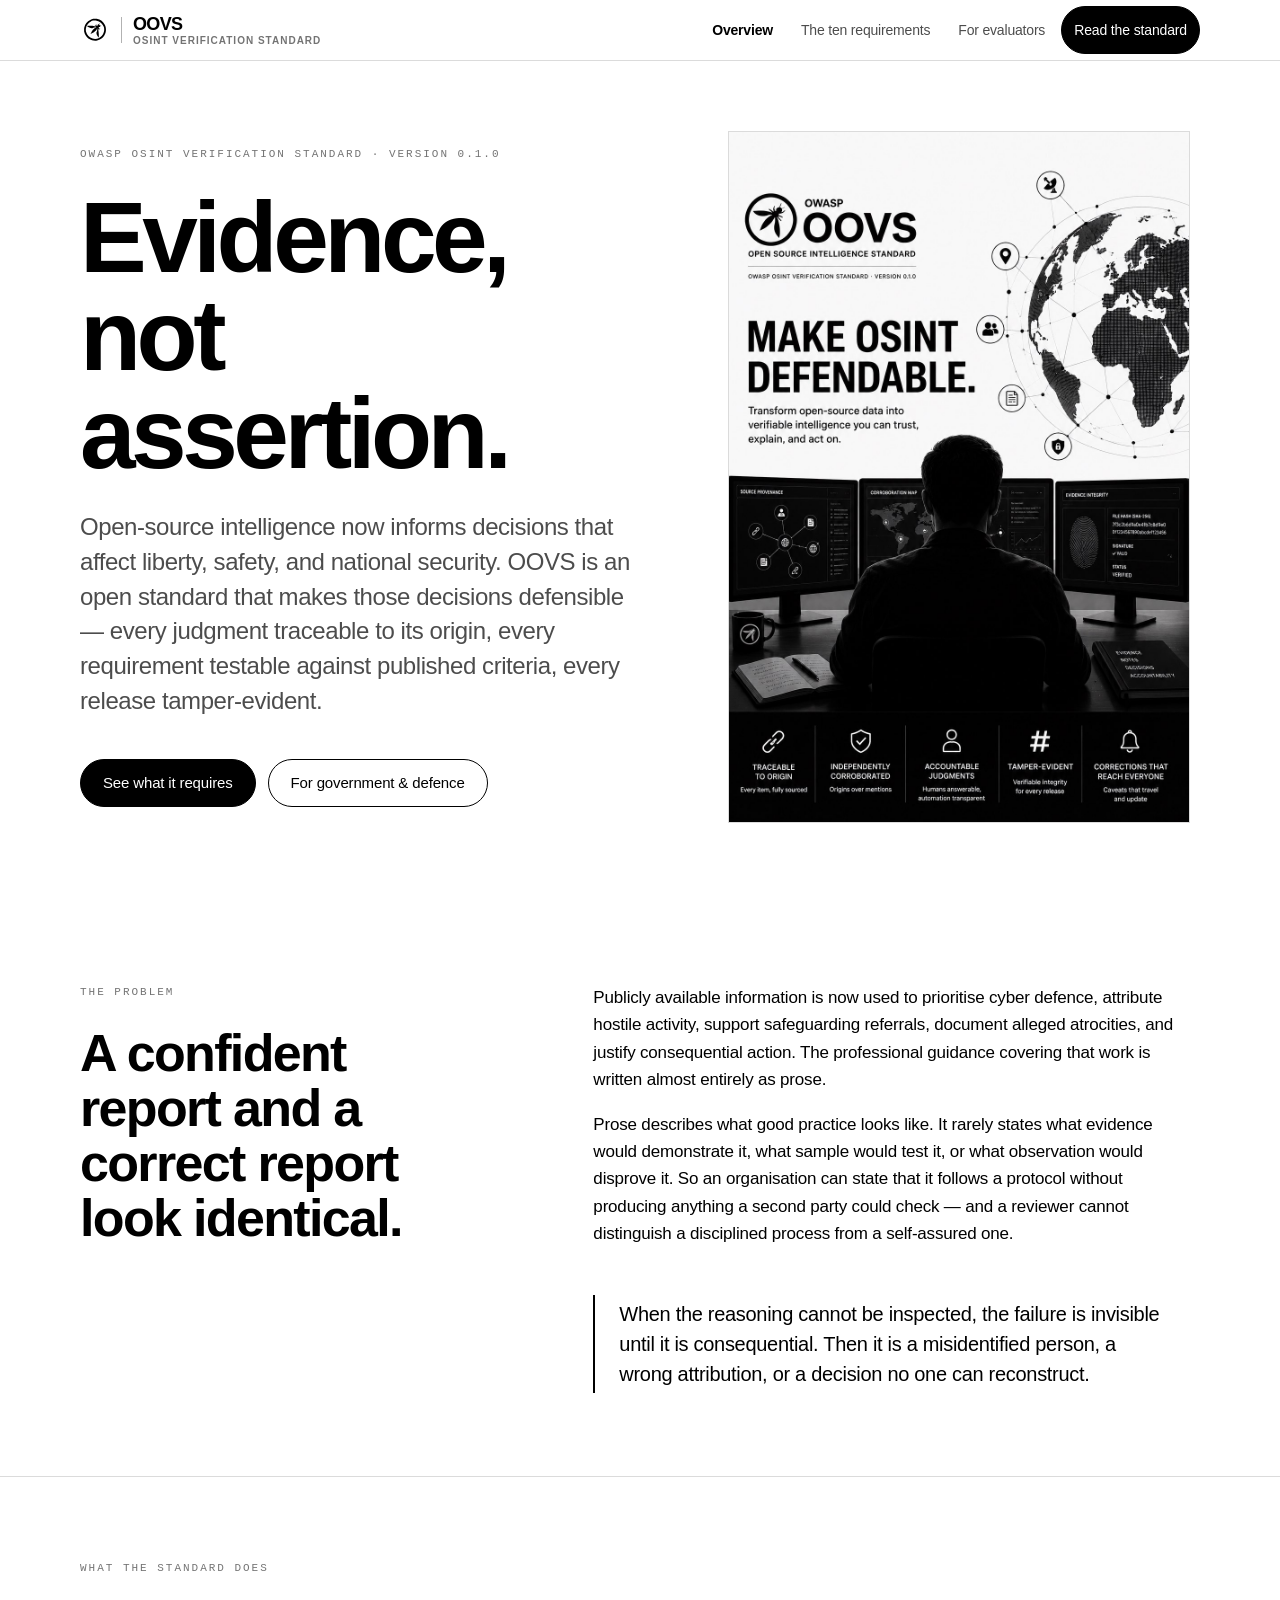
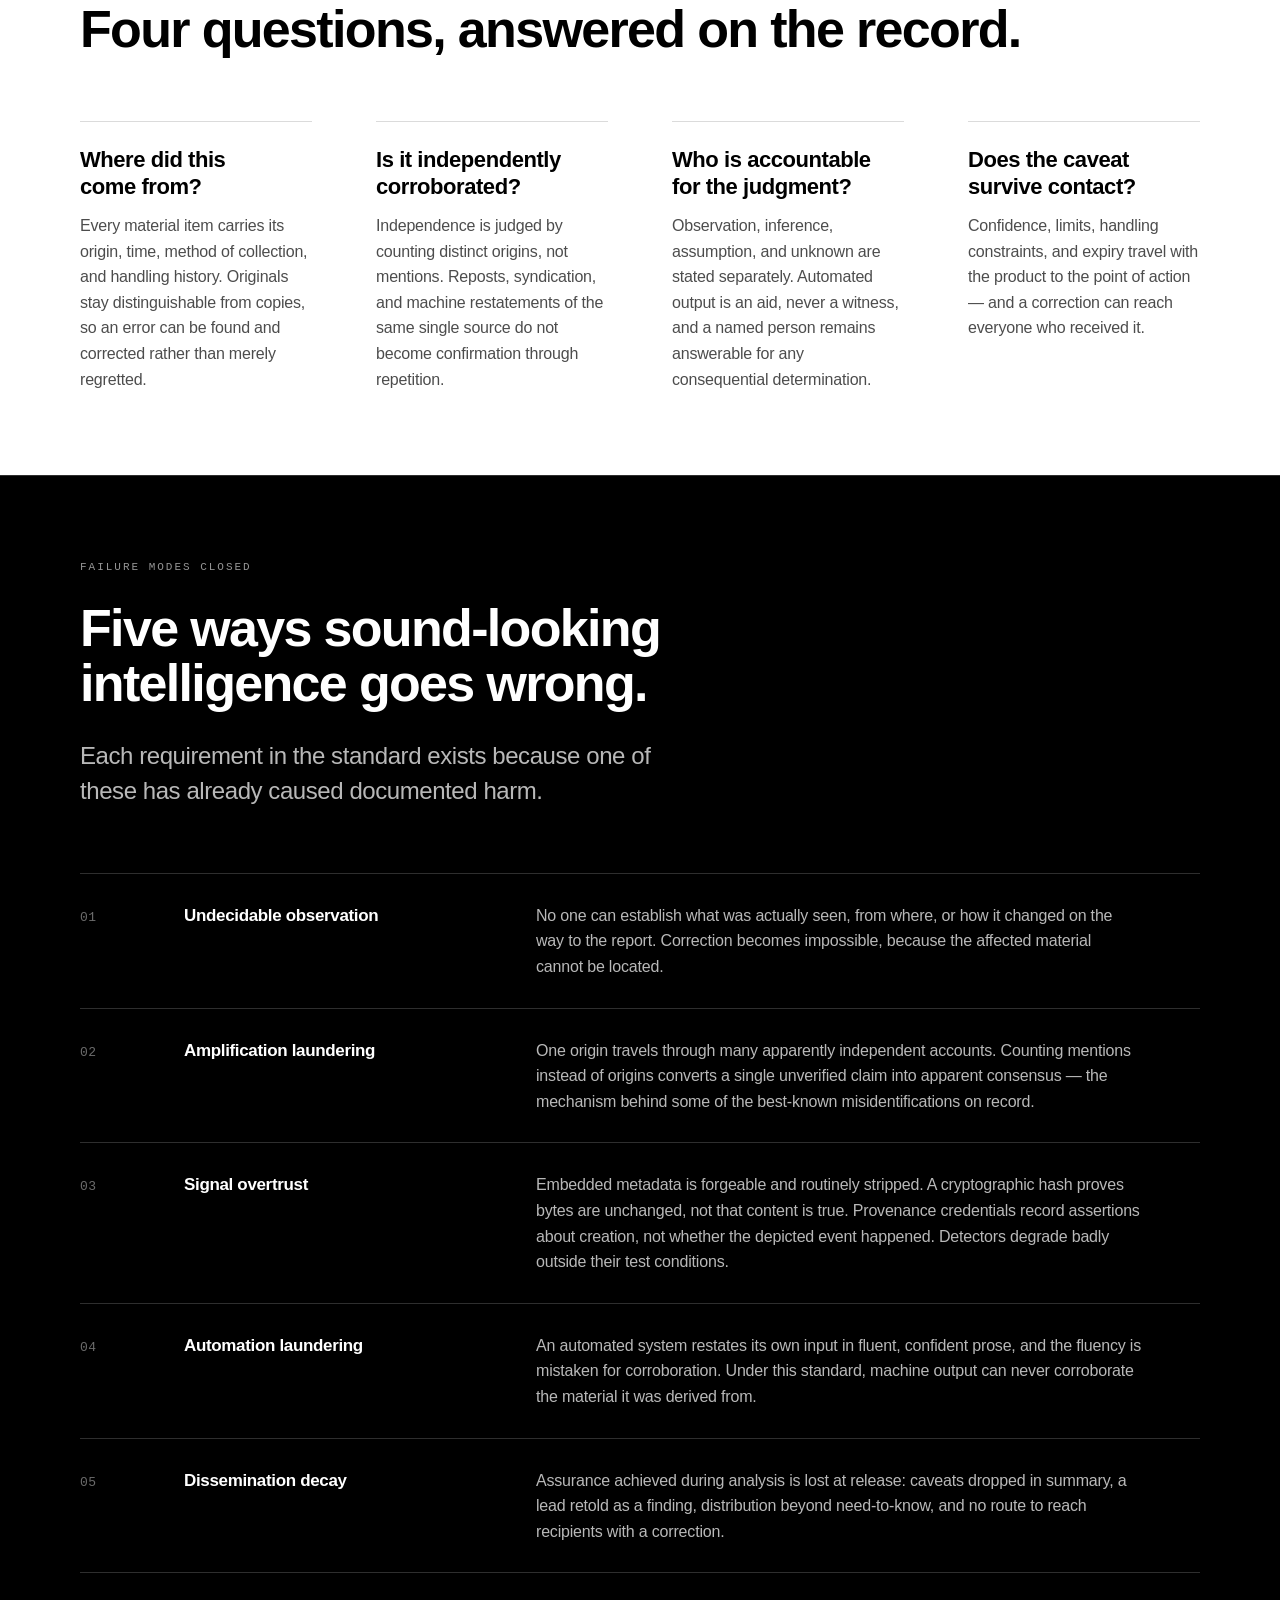
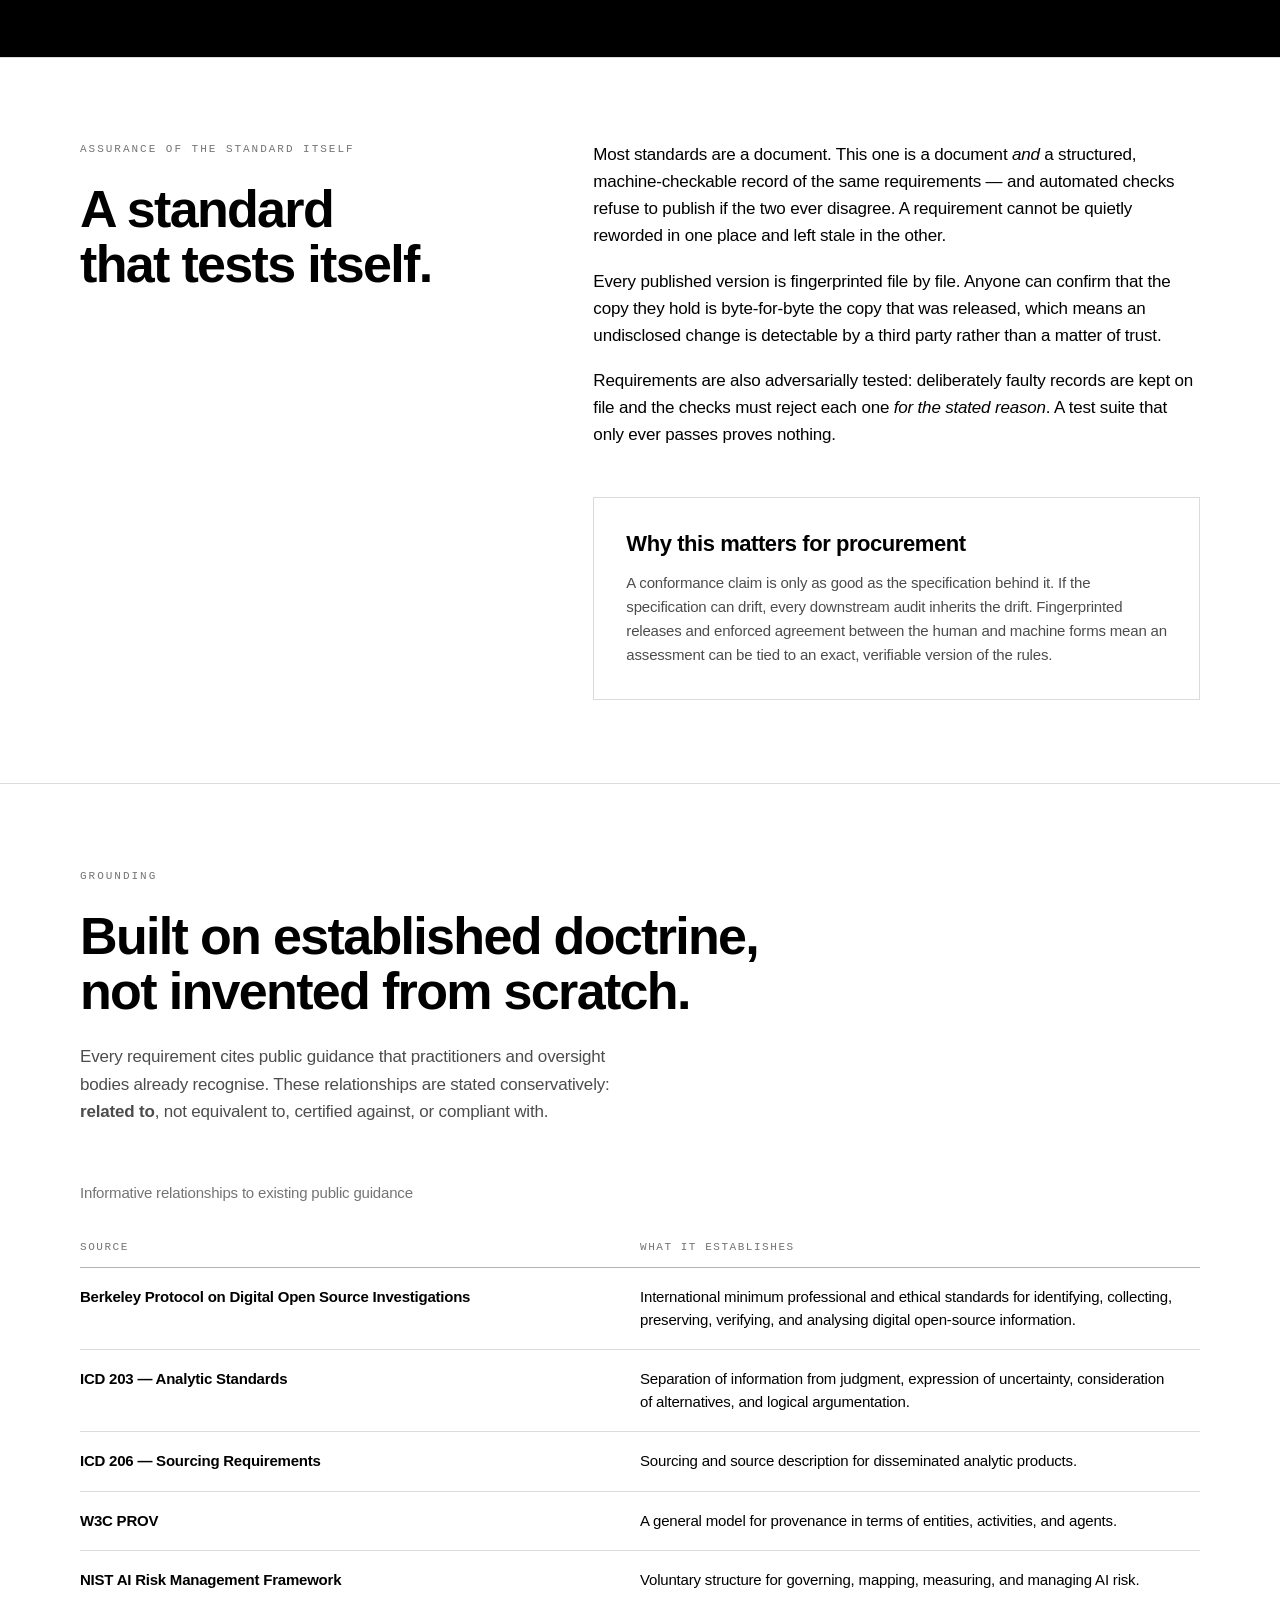
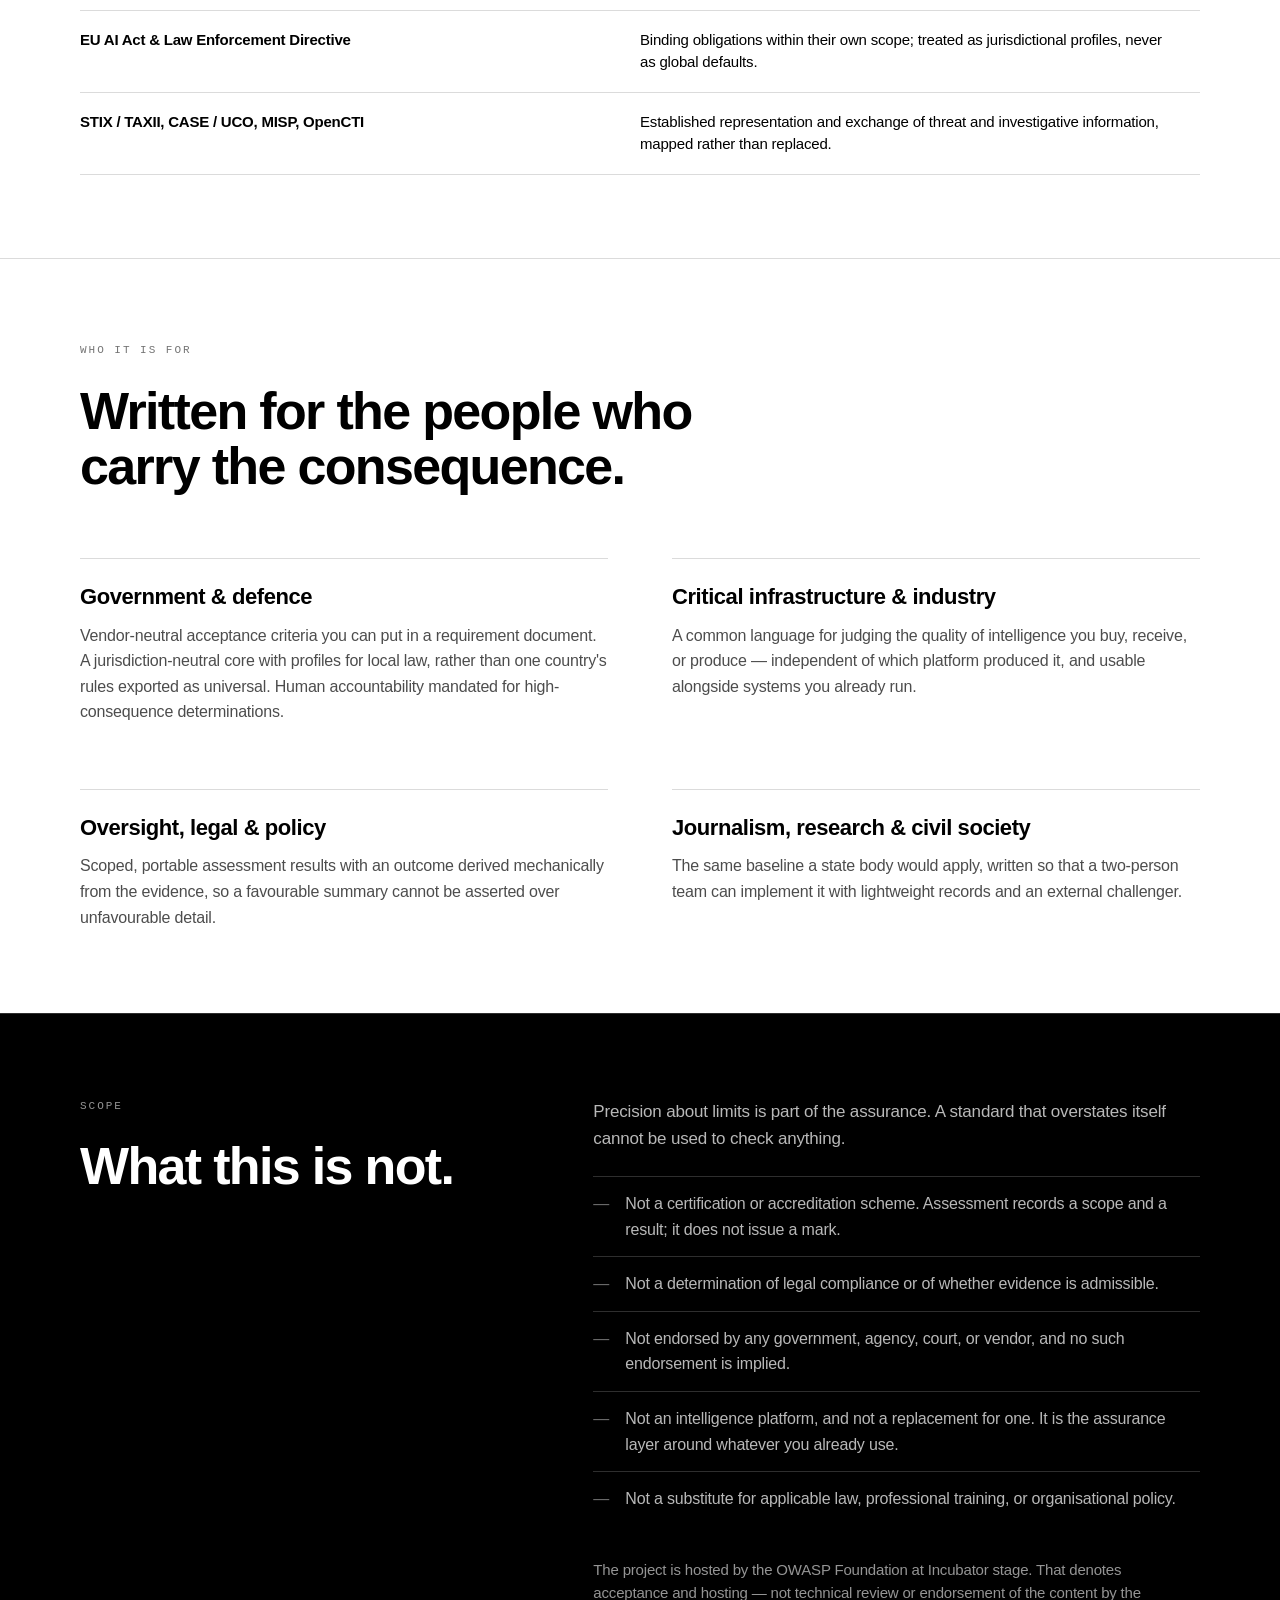
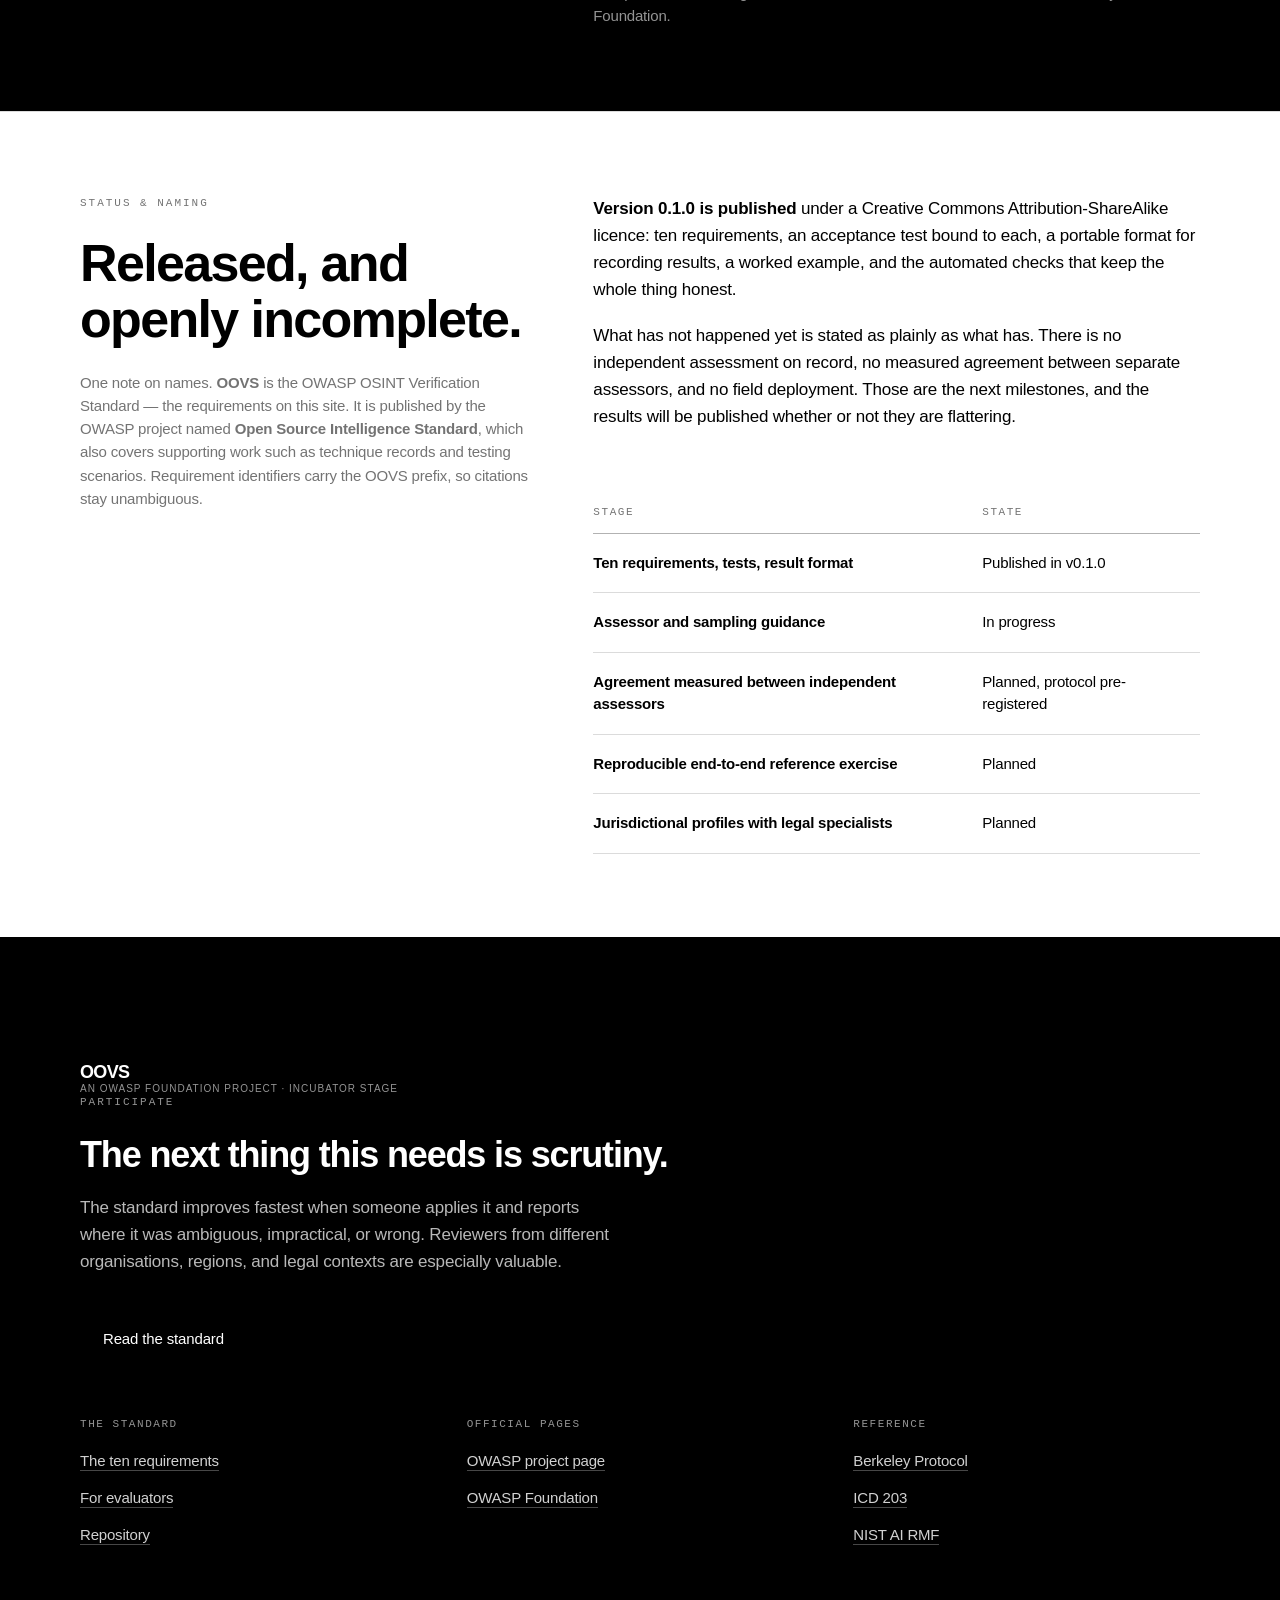
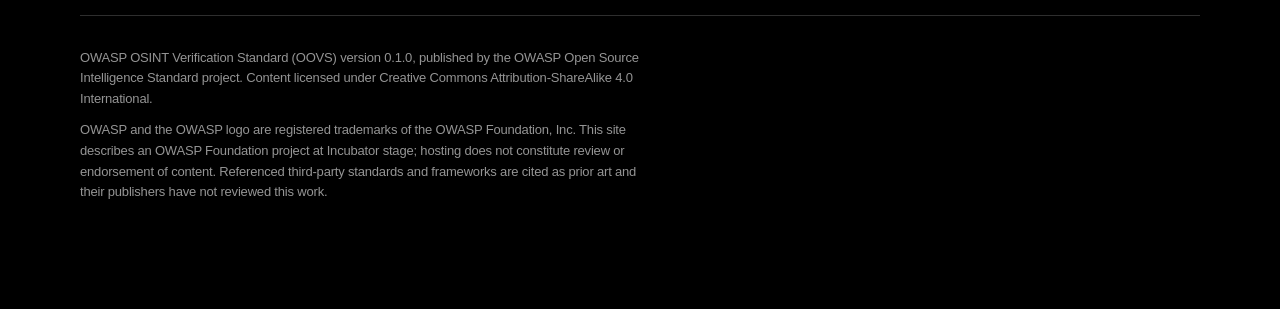
==== index.html @ c7045597 "Publish the public site on gh-pages Static three-page site introducing the standard to government, d" ====
<!DOCTYPE html>
<html lang="en">
<head>
<meta charset="utf-8">
<meta name="viewport" content="width=device-width, initial-scale=1">
<title>OOVS — A standard for defensible open-source intelligence</title>
<meta name="description" content="The OWASP OSINT Verification Standard makes open-source intelligence auditable: every judgment traceable to its origin, every requirement testable against published criteria, every release tamper-evident.">
<meta name="theme-color" content="#ffffff">
<link rel="icon" href="./assets/img/mark.svg" type="image/svg+xml">
<link rel="stylesheet" href="./assets/css/site.css">
<meta property="og:title" content="OOVS — A standard for defensible open-source intelligence">
<meta property="og:description" content="Ten testable requirements. One acceptance test each. Every release cryptographically fingerprinted.">
<meta property="og:type" content="website">
</head>
<body>
<a class="skip" href="#main">Skip to content</a>

<header class="masthead">
  <div class="wrap masthead__inner">
    <a class="brand" href="./index.html" aria-label="OWASP OOVS, the OSINT Verification Standard, home">
      <img class="brand__owasp" src="./assets/img/owasp.svg" alt="OWASP" width="26" height="26">
      <span class="brand__rule" aria-hidden="true"></span>
      <span class="brand__name">
        <strong>OOVS</strong>
        <small>OSINT Verification Standard</small>
      </span>
    </a>
    <button class="menu" type="button" aria-expanded="false" aria-controls="primary-nav" aria-label="Open menu">
      <span class="menu__bars" aria-hidden="true"></span>
    </button>
    <nav class="nav" id="primary-nav" aria-label="Primary">
      <a href="./index.html" aria-current="page">Overview</a>
      <a href="./requirements.html">The ten requirements</a>
      <a href="./adoption.html">For evaluators</a>
      <a class="btn" href="https://github.com/OWASP/OWASP-Open-Source-Intelligence-Standard/" rel="noopener">Read the standard</a>
    </nav>
  </div>
</header>

<main id="main">

  <!-- ------------------------------------------------------------- hero -->
  <section class="wrap hero">
   <div>
    <p class="eyebrow">OWASP OSINT Verification Standard &middot; Version 0.1.0</p>
    <h1 class="display">Evidence,<br>not assertion.</h1>
    <p class="lede">
      Open-source intelligence now informs decisions that affect liberty, safety, and national
      security. OOVS is an open standard that makes those decisions defensible &mdash; every
      judgment traceable to its origin, every requirement testable against published criteria,
      every release tamper-evident.
    </p>
    <div class="actions">
      <a class="btn" href="./requirements.html">See what it requires</a>
      <a class="btn btn--ghost" href="./adoption.html">For government &amp; defence</a>
    </div>
   </div>

    <figure class="hero__figure">
      <img src="./assets/img/hero-poster.jpg"
           srcset="./assets/img/hero-poster.jpg 466w, ./assets/img/hero-poster@2x.jpg 1024w"
           sizes="(min-width: 62rem) 42vw, min(30rem, 90vw)"
           width="466" height="700" fetchpriority="high" decoding="async"
           alt="OOVS overview panel: an analyst reviewing three screens showing source provenance, a corroboration map, and evidence integrity with a SHA-256 file hash marked verified, above five principles — traceable to origin, independently corroborated, accountable judgments, tamper-evident, and corrections that reach everyone.">
    </figure>
  </section>



  <!-- ---------------------------------------------------------- problem -->
  <section class="band">
    <div class="wrap cols cols--aside">
      <div>
        <p class="eyebrow">The problem</p>
        <h2>A confident report and a correct report look identical.</h2>
      </div>
      <div class="reveal">
        <p>
          Publicly available information is now used to prioritise cyber defence, attribute
          hostile activity, support safeguarding referrals, document alleged atrocities, and
          justify consequential action. The professional guidance covering that work is written
          almost entirely as prose.
        </p>
        <p>
          Prose describes what good practice looks like. It rarely states what evidence would
          demonstrate it, what sample would test it, or what observation would disprove it. So an
          organisation can state that it follows a protocol without producing anything a second
          party could check &mdash; and a reviewer cannot distinguish a disciplined process from a
          self-assured one.
        </p>
        <div class="callout">
          <p>
            When the reasoning cannot be inspected, the failure is invisible until it is
            consequential. Then it is a misidentified person, a wrong attribution, or a decision
            no one can reconstruct.
          </p>
        </div>
      </div>
    </div>
  </section>

  <!-- --------------------------------------------------------- the four -->
  <section class="band">
    <div class="wrap">
      <p class="eyebrow">What the standard does</p>
      <h2>Four questions, answered on the record.</h2>
      <div class="cols cols--4" style="margin-top:clamp(2.5rem,6vw,4rem)">
        <div class="pillar reveal">
          <h3>Where did this come from?</h3>
          <p>Every material item carries its origin, time, method of collection, and handling
            history. Originals stay distinguishable from copies, so an error can be found and
            corrected rather than merely regretted.</p>
        </div>
        <div class="pillar reveal">
          <h3>Is it independently corroborated?</h3>
          <p>Independence is judged by counting distinct origins, not mentions. Reposts,
            syndication, and machine restatements of the same single source do not become
            confirmation through repetition.</p>
        </div>
        <div class="pillar reveal">
          <h3>Who is accountable for the judgment?</h3>
          <p>Observation, inference, assumption, and unknown are stated separately. Automated
            output is an aid, never a witness, and a named person remains answerable for any
            consequential determination.</p>
        </div>
        <div class="pillar reveal">
          <h3>Does the caveat survive contact?</h3>
          <p>Confidence, limits, handling constraints, and expiry travel with the product to the
            point of action &mdash; and a correction can reach everyone who received it.</p>
        </div>
      </div>
    </div>
  </section>

  <!-- ------------------------------------------------------- failure set -->
  <section class="band band--ink">
    <div class="wrap">
      <p class="eyebrow">Failure modes closed</p>
      <h2>Five ways sound-looking intelligence goes wrong.</h2>
      <p class="lede" style="color:var(--ink-70)">
        Each requirement in the standard exists because one of these has already caused
        documented harm.
      </p>
      <ol class="set">
        <li class="reveal">
          <span class="set__num">01</span>
          <span class="set__name">Undecidable observation</span>
          <div class="set__body"><p>No one can establish what was actually seen, from where, or
            how it changed on the way to the report. Correction becomes impossible, because the
            affected material cannot be located.</p></div>
        </li>
        <li class="reveal">
          <span class="set__num">02</span>
          <span class="set__name">Amplification laundering</span>
          <div class="set__body"><p>One origin travels through many apparently independent
            accounts. Counting mentions instead of origins converts a single unverified claim into
            apparent consensus &mdash; the mechanism behind some of the best-known
            misidentifications on record.</p></div>
        </li>
        <li class="reveal">
          <span class="set__num">03</span>
          <span class="set__name">Signal overtrust</span>
          <div class="set__body"><p>Embedded metadata is forgeable and routinely stripped.
            A cryptographic hash proves bytes are unchanged, not that content is true. Provenance
            credentials record assertions about creation, not whether the depicted event happened.
            Detectors degrade badly outside their test conditions.</p></div>
        </li>
        <li class="reveal">
          <span class="set__num">04</span>
          <span class="set__name">Automation laundering</span>
          <div class="set__body"><p>An automated system restates its own input in fluent,
            confident prose, and the fluency is mistaken for corroboration. Under this standard,
            machine output can never corroborate the material it was derived from.</p></div>
        </li>
        <li class="reveal">
          <span class="set__num">05</span>
          <span class="set__name">Dissemination decay</span>
          <div class="set__body"><p>Assurance achieved during analysis is lost at release:
            caveats dropped in summary, a lead retold as a finding, distribution beyond
            need-to-know, and no route to reach recipients with a correction.</p></div>
        </li>
      </ol>
    </div>
  </section>

  <!-- ---------------------------------------------------- self-verifying -->
  <section class="band">
    <div class="wrap cols cols--aside">
      <div>
        <p class="eyebrow">Assurance of the standard itself</p>
        <h2>A standard that tests itself.</h2>
      </div>
      <div class="reveal">
        <p>
          Most standards are a document. This one is a document <em>and</em> a structured,
          machine-checkable record of the same requirements &mdash; and automated checks refuse to
          publish if the two ever disagree. A requirement cannot be quietly reworded in one place
          and left stale in the other.
        </p>
        <p>
          Every published version is fingerprinted file by file. Anyone can confirm that the copy
          they hold is byte-for-byte the copy that was released, which means an undisclosed change
          is detectable by a third party rather than a matter of trust.
        </p>
        <p>
          Requirements are also adversarially tested: deliberately faulty records are kept on file
          and the checks must reject each one <em>for the stated reason</em>. A test suite that
          only ever passes proves nothing.
        </p>
        <div class="note">
          <h3>Why this matters for procurement</h3>
          <p>
            A conformance claim is only as good as the specification behind it. If the
            specification can drift, every downstream audit inherits the drift. Fingerprinted
            releases and enforced agreement between the human and machine forms mean an assessment
            can be tied to an exact, verifiable version of the rules.
          </p>
        </div>
      </div>
    </div>
  </section>

  <!-- --------------------------------------------------------- doctrine -->
  <section class="band">
    <div class="wrap">
      <p class="eyebrow">Grounding</p>
      <h2>Built on established doctrine, not invented from scratch.</h2>
      <p style="margin-top:1.5rem;color:var(--ink-70);max-width:60ch">
        Every requirement cites public guidance that practitioners and oversight bodies already
        recognise. These relationships are stated conservatively: <strong>related to</strong>, not
        equivalent to, certified against, or compliant with.
      </p>
      <table class="table table--fixed">
        <caption>Informative relationships to existing public guidance</caption>
        <thead>
          <tr><th scope="col">Source</th><th scope="col">What it establishes</th></tr>
        </thead>
        <tbody>
          <tr><td>Berkeley Protocol on Digital Open Source Investigations</td><td>International minimum professional and ethical standards for identifying, collecting, preserving, verifying, and analysing digital open-source information.</td></tr>
          <tr><td>ICD 203 &mdash; Analytic Standards</td><td>Separation of information from judgment, expression of uncertainty, consideration of alternatives, and logical argumentation.</td></tr>
          <tr><td>ICD 206 &mdash; Sourcing Requirements</td><td>Sourcing and source description for disseminated analytic products.</td></tr>
          <tr><td>W3C PROV</td><td>A general model for provenance in terms of entities, activities, and agents.</td></tr>
          <tr><td>NIST AI Risk Management Framework</td><td>Voluntary structure for governing, mapping, measuring, and managing AI risk.</td></tr>
          <tr><td>EU AI Act &amp; Law Enforcement Directive</td><td>Binding obligations within their own scope; treated as jurisdictional profiles, never as global defaults.</td></tr>
          <tr><td>STIX / TAXII, CASE / UCO, MISP, OpenCTI</td><td>Established representation and exchange of threat and investigative information, mapped rather than replaced.</td></tr>
        </tbody>
      </table>
    </div>
  </section>

  <!-- --------------------------------------------------------- audience -->
  <section class="band">
    <div class="wrap">
      <p class="eyebrow">Who it is for</p>
      <h2>Written for the people who carry the consequence.</h2>
      <div class="cols cols--2" style="margin-top:clamp(2.5rem,6vw,4rem)">
        <div class="pillar reveal">
          <h3>Government &amp; defence</h3>
          <p>Vendor-neutral acceptance criteria you can put in a requirement document. A
            jurisdiction-neutral core with profiles for local law, rather than one country's rules
            exported as universal. Human accountability mandated for high-consequence
            determinations.</p>
        </div>
        <div class="pillar reveal">
          <h3>Critical infrastructure &amp; industry</h3>
          <p>A common language for judging the quality of intelligence you buy, receive, or
            produce &mdash; independent of which platform produced it, and usable alongside systems
            you already run.</p>
        </div>
        <div class="pillar reveal">
          <h3>Oversight, legal &amp; policy</h3>
          <p>Scoped, portable assessment results with an outcome derived mechanically from the
            evidence, so a favourable summary cannot be asserted over unfavourable detail.</p>
        </div>
        <div class="pillar reveal">
          <h3>Journalism, research &amp; civil society</h3>
          <p>The same baseline a state body would apply, written so that a two-person team can
            implement it with lightweight records and an external challenger.</p>
        </div>
      </div>
    </div>
  </section>

  <!-- ------------------------------------------------------------ scope -->
  <section class="band band--ink">
    <div class="wrap cols cols--aside">
      <div>
        <p class="eyebrow">Scope</p>
        <h2>What this is not.</h2>
      </div>
      <div class="reveal">
        <p style="color:var(--ink-70)">
          Precision about limits is part of the assurance. A standard that overstates itself
          cannot be used to check anything.
        </p>
        <ul class="plain">
          <li>Not a certification or accreditation scheme. Assessment records a scope and a result; it does not issue a mark.</li>
          <li>Not a determination of legal compliance or of whether evidence is admissible.</li>
          <li>Not endorsed by any government, agency, court, or vendor, and no such endorsement is implied.</li>
          <li>Not an intelligence platform, and not a replacement for one. It is the assurance layer around whatever you already use.</li>
          <li>Not a substitute for applicable law, professional training, or organisational policy.</li>
        </ul>
        <p class="small" style="margin-top:2rem">
          The project is hosted by the OWASP Foundation at Incubator stage. That denotes
          acceptance and hosting &mdash; not technical review or endorsement of the content by the
          Foundation.
        </p>
      </div>
    </div>
  </section>

  <!-- ----------------------------------------------------------- status -->
  <section class="band">
    <div class="wrap cols cols--aside">
      <div>
        <p class="eyebrow">Status &amp; naming</p>
        <h2>Released, and openly incomplete.</h2>
        <p class="small" style="margin-top:1.5rem">
          One note on names. <strong>OOVS</strong> is the OWASP OSINT Verification
          Standard &mdash; the requirements on this site. It is published by the OWASP
          project named <strong>Open Source Intelligence Standard</strong>, which also
          covers supporting work such as technique records and testing scenarios.
          Requirement identifiers carry the OOVS prefix, so citations stay unambiguous.
        </p>
      </div>
      <div class="reveal">
        <p>
          <strong>Version 0.1.0 is published</strong> under a Creative Commons
          Attribution-ShareAlike licence: ten requirements, an acceptance test bound to each, a
          portable format for recording results, a worked example, and the automated checks that
          keep the whole thing honest.
        </p>
        <p>
          What has not happened yet is stated as plainly as what has. There is no independent
          assessment on record, no measured agreement between separate assessors, and no field
          deployment. Those are the next milestones, and the results will be published whether or
          not they are flattering.
        </p>
        <table class="table">
          <thead><tr><th scope="col">Stage</th><th scope="col">State</th></tr></thead>
          <tbody>
            <tr><td>Ten requirements, tests, result format</td><td>Published in v0.1.0</td></tr>
            <tr><td>Assessor and sampling guidance</td><td>In progress</td></tr>
            <tr><td>Agreement measured between independent assessors</td><td>Planned, protocol pre-registered</td></tr>
            <tr><td>Reproducible end-to-end reference exercise</td><td>Planned</td></tr>
            <tr><td>Jurisdictional profiles with legal specialists</td><td>Planned</td></tr>
          </tbody>
        </table>
      </div>
    </div>
  </section>

</main>

<!-- --------------------------------------------------------------- footer -->
<footer class="foot">
  <div class="wrap">
    <div class="foot__brand">
      <img class="brand__owasp" src="./assets/img/owasp.svg" alt="OWASP" width="26" height="26">
      <span class="brand__rule" aria-hidden="true"></span>
      <span class="brand__name">
        <strong>OOVS</strong>
        <small>An OWASP Foundation project &middot; Incubator stage</small>
      </span>
    </div>

    <p class="eyebrow">Participate</p>
    <h2>The next thing this needs is scrutiny.</h2>
    <p style="color:var(--ink-70);max-width:56ch">
      The standard improves fastest when someone applies it and reports where it was ambiguous,
      impractical, or wrong. Reviewers from different organisations, regions, and legal contexts
      are especially valuable.
    </p>
    <div class="actions">
      <a class="btn" href="https://github.com/OWASP/OWASP-Open-Source-Intelligence-Standard/" rel="noopener">Read the standard</a>
      <a class="btn btn--ghost" href="https://www.owasp.community/projects/open-source-intelligence-standard" rel="noopener">OWASP project page</a>
    </div>

    <div class="foot__grid">
      <div>
        <h4>The standard</h4>
        <ul>
          <li><a href="./requirements.html">The ten requirements</a></li>
          <li><a href="./adoption.html">For evaluators</a></li>
          <li><a href="https://github.com/OWASP/OWASP-Open-Source-Intelligence-Standard/" rel="noopener">Repository</a></li>
        </ul>
      </div>
      <div>
        <h4>Official pages</h4>
        <ul>
          <li><a href="https://www.owasp.community/projects/open-source-intelligence-standard" rel="noopener">OWASP project page</a></li>
          <li><a href="https://owasp.org/" rel="noopener">OWASP Foundation</a></li>
        </ul>
      </div>
      <div>
        <h4>Reference</h4>
        <ul>
          <li><a href="https://www.ohchr.org/sites/default/files/2022-04/OHCHR_BerkeleyProtocol.pdf" rel="noopener">Berkeley Protocol</a></li>
          <li><a href="https://www.dni.gov/files/documents/ICD/ICD-203.pdf" rel="noopener">ICD 203</a></li>
          <li><a href="https://www.nist.gov/itl/ai-risk-management-framework" rel="noopener">NIST AI RMF</a></li>
        </ul>
      </div>
    </div>

    <div class="legal">
      <p>
        OWASP OSINT Verification Standard (OOVS) version 0.1.0, published by the OWASP Open Source Intelligence Standard project. Content licensed under
        Creative Commons Attribution-ShareAlike 4.0 International.
      </p>
      <p>
        OWASP and the OWASP logo are registered trademarks of the OWASP Foundation, Inc. This site
        describes an OWASP Foundation project at Incubator stage; hosting does not constitute
        review or endorsement of content. Referenced third-party standards and frameworks are
        cited as prior art and their publishers have not reviewed this work.
      </p>
    </div>
  </div>
</footer>

<script src="./assets/js/site.js" defer></script>
</body>
</html>
---- assets/css/site.css ----
/* ============================================================================
   OOVS — monochrome institutional design system
   Pure black and white. No gradients, no shadows, no accent colours.
   System fonts only: no external requests, so it loads on locked-down networks.
   ========================================================================= */

:root {
  --paper: #ffffff;
  --ink: #000000;
  --ink-70: rgba(0, 0, 0, 0.70);
  --ink-55: rgba(0, 0, 0, 0.55);
  --ink-40: rgba(0, 0, 0, 0.40);
  --rule: rgba(0, 0, 0, 0.14);
  --rule-strong: rgba(0, 0, 0, 0.30);
  --veil: rgba(255, 255, 255, 0.72);

  --sans: -apple-system, BlinkMacSystemFont, "SF Pro Text", "Segoe UI",
    Roboto, "Helvetica Neue", Arial, sans-serif;
  --mono: ui-monospace, SFMono-Regular, "SF Mono", Menlo, Consolas,
    "Liberation Mono", monospace;

  --gutter: clamp(1.25rem, 4vw, 3rem);
  --measure: 76rem;
  /* Section rhythm. Kept tighter than a typical marketing site: on a black
     background, very large vertical gaps read as empty voids rather than
     breathing room. */
  --band: clamp(3.25rem, 6.5vw, 6rem);
  --ease: cubic-bezier(0.16, 1, 0.30, 1);
}

*, *::before, *::after { box-sizing: border-box; }

html {
  -webkit-text-size-adjust: 100%;
  scroll-behavior: smooth;
}

body {
  margin: 0;
  background: var(--paper);
  color: var(--ink);
  font-family: var(--sans);
  font-size: 1.0625rem;
  line-height: 1.6;
  letter-spacing: -0.011em;
  -webkit-font-smoothing: antialiased;
  text-rendering: optimizeLegibility;
}

img, svg { max-width: 100%; height: auto; display: block; }

a { color: inherit; text-decoration: none; }

:focus-visible {
  outline: 2px solid currentColor;
  outline-offset: 3px;
}

.skip {
  position: absolute;
  left: -9999px;
  top: 0;
  background: var(--ink);
  color: var(--paper);
  padding: 0.75rem 1rem;
  z-index: 200;
}
.skip:focus { left: 0; }

/* ------------------------------------------------------------------ layout */

.wrap {
  width: 100%;
  max-width: var(--measure);
  margin-inline: auto;
  padding-inline: var(--gutter);
}

.band { padding-block: var(--band); }
.band + .band { border-top: 1px solid var(--rule); }

.band--ink {
  background: var(--ink);
  color: var(--paper);
  border-top: 0;
}
.band--ink { --rule: rgba(255, 255, 255, 0.18); --ink-70: rgba(255,255,255,.72); --ink-55: rgba(255,255,255,.58); --ink-40: rgba(255,255,255,.42); }

/* --------------------------------------------------------------- typography */

.eyebrow {
  font-family: var(--mono);
  font-size: 0.6875rem;
  letter-spacing: 0.18em;
  text-transform: uppercase;
  color: var(--ink-55);
  margin: 0 0 1.5rem;
}

h1, h2, h3, h4 {
  font-weight: 600;
  letter-spacing: -0.032em;
  line-height: 1.06;
  margin: 0;
  text-wrap: balance;
}

.display {
  font-size: clamp(2.75rem, 8.5vw, 6.25rem);
  font-weight: 600;
  letter-spacing: -0.045em;
  line-height: 0.98;
}

h2 { font-size: clamp(1.875rem, 4.4vw, 3.25rem); }
h3 { font-size: clamp(1.125rem, 1.8vw, 1.375rem); letter-spacing: -0.02em; line-height: 1.25; }

.lede {
  font-size: clamp(1.1875rem, 2.1vw, 1.5rem);
  line-height: 1.45;
  letter-spacing: -0.018em;
  color: var(--ink-70);
  max-width: 46ch;
  margin: 1.75rem 0 0;
}

p { margin: 0 0 1.125rem; max-width: 68ch; }
p:last-child { margin-bottom: 0; }

.small { font-size: 0.9375rem; color: var(--ink-55); line-height: 1.55; }
.mono { font-family: var(--mono); font-variant-numeric: tabular-nums; }

strong { font-weight: 600; }

/* ------------------------------------------------------------------ header */

.masthead {
  position: sticky;
  top: 0;
  z-index: 100;
  background: var(--paper);
  border-bottom: 1px solid var(--rule);
}

/* Apple's translucent-material header. Off by default: over the inverted
   sections a 72% white bar reads as grey, which weakens a strictly black and
   white palette. Swap the two rules above for these to enable it.
   .masthead { background: var(--veil);
               backdrop-filter: saturate(180%) blur(20px);
               -webkit-backdrop-filter: saturate(180%) blur(20px); } */

.masthead__inner {
  display: flex;
  align-items: center;
  justify-content: space-between;
  gap: 1rem;
  min-height: 3.75rem;
}

.brand {
  display: inline-flex;
  align-items: center;
  gap: 0.625rem;
  font-weight: 600;
  letter-spacing: -0.02em;
  padding-block: 0.75rem;
}
.brand { gap: 0.6875rem; }
.brand__owasp { width: 30px; height: 30px; flex: none; }
.brand__rule { width: 1px; height: 26px; background: var(--rule-strong); flex: none; }
.brand__name { display: flex; flex-direction: column; gap: 0.1875rem; }
.brand__name strong {
  font-size: 1.125rem;
  font-weight: 700;
  letter-spacing: -0.035em;
  line-height: 1;
}
.brand__name small {
  font-size: 0.625rem;
  letter-spacing: 0.1em;
  text-transform: uppercase;
  color: var(--ink-55);
  line-height: 1;
  white-space: nowrap;
}
@media (max-width: 30rem) { .brand__name small { display: none; } }

.nav { display: flex; align-items: center; gap: 0.25rem; }
.nav a {
  font-size: 0.875rem;
  color: var(--ink-70);
  padding: 0.75rem 0.75rem;
  min-height: 44px;
  display: inline-flex;
  align-items: center;
  transition: color 0.2s var(--ease);
}
.nav a:hover { color: var(--ink); }
.nav a[aria-current="page"] { color: var(--ink); font-weight: 600; }

/* .nav a would otherwise win on specificity and leave the pill's label
   dark-on-black, which is invisible. Keep the inverted colour explicit. */
.nav a.btn, .nav a.btn:hover { color: var(--paper); }
.nav a.btn--ghost, .nav a.btn--ghost:hover { color: var(--ink); }
/* ------------------------------------------------------------- menu button */

.menu { display: none; }

@media (max-width: 40rem) {
  .menu {
    display: inline-flex;
    align-items: center;
    justify-content: center;
    width: 44px;
    height: 44px;
    margin-inline-end: -0.5rem;
    padding: 0;
    border: 0;
    background: none;
    color: inherit;
    cursor: pointer;
  }
  .menu__bars { position: relative; width: 20px; height: 11px; }
  .menu__bars::before,
  .menu__bars::after {
    content: "";
    position: absolute;
    left: 0;
    width: 20px;
    height: 1.5px;
    background: currentColor;
    transition: transform 0.3s var(--ease);
  }
  .menu__bars::before { top: 0; }
  .menu__bars::after { bottom: 0; }
  .menu[aria-expanded="true"] .menu__bars::before { transform: translateY(4.75px) rotate(45deg); }
  .menu[aria-expanded="true"] .menu__bars::after { transform: translateY(-4.75px) rotate(-45deg); }

  /* Drop-down panel, anchored to the sticky header. */
  .nav {
    display: none;
    position: absolute;
    left: 0;
    right: 0;
    top: 100%;
    flex-direction: column;
    align-items: stretch;
    gap: 0;
    padding: 0 var(--gutter) 1.5rem;
    background: var(--paper);
    border-bottom: 1px solid var(--rule);
  }
  .nav[data-open="true"] { display: flex; }
  .nav a:not(.btn) {
    font-size: 1.0625rem;
    padding: 1rem 0;
    border-top: 1px solid var(--rule);
  }
  .nav a.btn { display: inline-flex; align-self: flex-start; margin-top: 1.25rem; }
}

/* ----------------------------------------------------------------- buttons */

.btn {
  display: inline-flex;
  align-items: center;
  justify-content: center;
  gap: 0.5rem;
  min-height: 44px;
  padding: 0.6875rem 1.375rem;
  border: 1px solid var(--ink);
  border-radius: 980px;
  background: var(--ink);
  color: var(--paper);
  font-size: 0.9375rem;
  font-weight: 500;
  letter-spacing: -0.01em;
  transition: opacity 0.2s var(--ease);
  white-space: nowrap;
}
.btn:hover { opacity: 0.78; }

.btn--ghost { background: transparent; color: var(--ink); }
.band--ink .btn { background: var(--paper); color: var(--ink); border-color: var(--paper); }
.band--ink .btn--ghost { background: transparent; color: var(--paper); }

.actions { display: flex; flex-wrap: wrap; gap: 0.75rem; margin-top: 2.5rem; }

/* -------------------------------------------------------------------- hero */

/* The hero occupies the first screen and nothing else, so the fold lands on
   its bottom edge instead of slicing through the section beneath it. svh keeps
   this honest on phones, where browser chrome changes the usable height. */
.hero {
  min-height: calc(100svh - 3.75rem);
  display: grid;
  align-content: center;
  gap: clamp(2.5rem, 6vw, 4.5rem);
  padding-block: clamp(2rem, 5vh, 3.5rem) clamp(2.5rem, 6vh, 4rem);
}
@media (min-width: 62rem) {
  .hero { grid-template-columns: minmax(0, 1.08fr) minmax(0, 0.92fr); align-items: center; }
}

/* The full poster, never cropped: object-fit contain scales it inside the box
   so every edge of the artwork stays visible at any viewport. */
.hero__figure { margin: 0; min-width: 0; }
/* max-width and max-height together with auto dimensions let the browser scale
   the artwork inside both limits at its own aspect ratio: nothing is cropped,
   and the frame hugs the image rather than letterboxing it. */
.hero__figure img {
  display: block;
  width: auto;
  height: auto;
  max-width: 100%;
  max-height: calc(100svh - 13rem);
  margin-inline: auto;
  border: 1px solid var(--rule);
}
@media (max-width: 61.99rem) {
  /* Portrait artwork plus full copy cannot share one phone screen; let the
     page scroll rather than shrinking the poster to a thumbnail. */
  .hero { min-height: 0; }
  .hero__figure img { max-height: none; max-width: min(26rem, 100%); }
}

/* ------------------------------------------------------------------- grids */

.cols {
  display: grid;
  gap: clamp(2rem, 5vw, 4rem);
  grid-template-columns: 1fr;
  align-items: start;
}
@media (min-width: 56rem) {
  .cols--aside { grid-template-columns: minmax(0, 1fr) minmax(0, 1.35fr); }
  .cols--2 { grid-template-columns: repeat(2, minmax(0, 1fr)); }
  .cols--4 { grid-template-columns: repeat(4, minmax(0, 1fr)); }
}
@media (min-width: 40rem) and (max-width: 55.999rem) {
  .cols--4 { grid-template-columns: repeat(2, minmax(0, 1fr)); }
}

.pillar { border-top: 1px solid var(--rule); padding-top: 1.5rem; }
.pillar h3 { margin-bottom: 0.75rem; }
.pillar p { color: var(--ink-70); font-size: 1rem; margin: 0; }

/* ------------------------------------------------------------- numbered set */

.set { list-style: none; margin: clamp(2.5rem, 6vw, 4rem) 0 0; padding: 0; }
.set > li {
  display: grid;
  gap: 0.5rem 2rem;
  grid-template-columns: 1fr;
  padding: 1.75rem 0;
  border-top: 1px solid var(--rule);
}
.set > li:last-child { border-bottom: 1px solid var(--rule); }
@media (min-width: 48rem) {
  .set > li { grid-template-columns: 4.5rem minmax(0, 20rem) minmax(0, 1fr); align-items: baseline; }
}
.set__num {
  font-family: var(--mono);
  font-size: 0.8125rem;
  color: var(--ink-40);
  font-variant-numeric: tabular-nums;
  letter-spacing: 0.04em;
}
.set__name { font-weight: 600; letter-spacing: -0.02em; font-size: 1.0625rem; }
.set__body { color: var(--ink-70); font-size: 1rem; }
.set__body p { margin: 0 0 0.625rem; }
.set__body p:last-child { margin: 0; }
.set__meta {
  font-family: var(--mono);
  font-size: 0.75rem;
  letter-spacing: 0.02em;
  color: var(--ink-40);
  margin-top: 0.625rem;
}

/* ------------------------------------------------------------------- table */

.table { width: 100%; border-collapse: collapse; margin-top: clamp(2rem, 5vw, 3.5rem); }
.table caption { text-align: left; color: var(--ink-55); font-size: 0.9375rem; padding-bottom: 1rem; }
.table th, .table td {
  text-align: left;
  vertical-align: top;
  padding: 1.125rem 1.25rem 1.125rem 0;
  border-bottom: 1px solid var(--rule);
  font-size: 0.9375rem;
  line-height: 1.5;
}
.table thead th {
  font-family: var(--mono);
  font-size: 0.6875rem;
  letter-spacing: 0.14em;
  text-transform: uppercase;
  color: var(--ink-55);
  font-weight: 400;
  border-bottom: 1px solid var(--rule-strong);
  padding-bottom: 0.75rem;
}
.table td:first-child { font-weight: 600; letter-spacing: -0.015em; padding-right: 2rem; }
.table--fixed { table-layout: fixed; }

/* ----------------------------------------------------------------- callout */

.callout {
  border-left: 2px solid currentColor;
  padding: 0.25rem 0 0.25rem 1.5rem;
  margin: clamp(2rem, 5vw, 3rem) 0 0;
  max-width: 60ch;
}
.callout p { font-size: clamp(1.0625rem, 1.8vw, 1.25rem); letter-spacing: -0.015em; line-height: 1.5; }

.note {
  border: 1px solid var(--rule);
  padding: clamp(1.25rem, 3vw, 2rem);
  margin-top: clamp(2rem, 5vw, 3rem);
}
.note h3 { margin-bottom: 0.875rem; }
.note p { color: var(--ink-70); font-size: 0.9375rem; }

/* ----------------------------------------------------------------- listing */

.plain { list-style: none; margin: 1.5rem 0 0; padding: 0; }
.plain li {
  padding: 0.875rem 0;
  border-top: 1px solid var(--rule);
  color: var(--ink-70);
  font-size: 1rem;
  display: grid;
  grid-template-columns: 1.25rem 1fr;
  gap: 0.75rem;
}
.plain li::before { content: "—"; color: var(--ink-40); }

/* ------------------------------------------------------------------ footer */

.foot { background: var(--ink); color: var(--paper); padding-block: clamp(3.5rem, 8vw, 6rem); }
.foot { --rule: rgba(255,255,255,.18); --ink-55: rgba(255,255,255,.58); --ink-70: rgba(255,255,255,.72); }
.foot h2 { font-size: clamp(1.5rem, 3vw, 2.25rem); margin-bottom: 1.25rem; }
.foot__grid { display: grid; gap: 2.5rem; grid-template-columns: 1fr; margin-top: 3.5rem; }
@media (min-width: 48rem) { .foot__grid { grid-template-columns: repeat(3, 1fr); } }
.foot__grid h4 {
  font-family: var(--mono);
  font-size: 0.6875rem;
  letter-spacing: 0.14em;
  text-transform: uppercase;
  color: var(--ink-55);
  font-weight: 400;
  margin-bottom: 1rem;
}
.foot__grid ul { list-style: none; margin: 0; padding: 0; }
.foot__grid li { margin-bottom: 0.625rem; }
.foot__grid a { color: rgba(255,255,255,.82); font-size: 0.9375rem; border-bottom: 1px solid rgba(255,255,255,.28); padding-bottom: 1px; }
.foot__grid a:hover { color: #fff; border-color: #fff; }
.legal { margin-top: 3.5rem; padding-top: 2rem; border-top: 1px solid var(--rule); }
.legal p { font-size: 0.8125rem; color: var(--ink-55); max-width: 80ch; margin-bottom: 0.625rem; }

/* ------------------------------------------------------------------ motion */

.reveal { opacity: 0; transform: translateY(14px); transition: opacity 0.7s var(--ease), transform 0.7s var(--ease); }
.reveal.is-in { opacity: 1; transform: none; }

@media (prefers-reduced-motion: reduce) {
  html { scroll-behavior: auto; }
  .reveal { opacity: 1; transform: none; transition: none; }
  * { animation-duration: 0.001ms !important; transition-duration: 0.001ms !important; }
}

/* -------------------------------------------------------------- dark mode
   Straight inversion. Still only black and white. Delete this block to
   force the light appearance everywhere. */

@media (prefers-color-scheme: dark) {
  :root {
    --paper: #000000;
    --ink: #ffffff;
    --ink-70: rgba(255, 255, 255, 0.72);
    --ink-55: rgba(255, 255, 255, 0.58);
    --ink-40: rgba(255, 255, 255, 0.42);
    --rule: rgba(255, 255, 255, 0.18);
    --rule-strong: rgba(255, 255, 255, 0.34);
    --veil: rgba(0, 0, 0, 0.72);
  }
  .band--ink { background: #fff; color: #000; }
  .band--ink { --rule: rgba(0,0,0,.14); --ink-70: rgba(0,0,0,.70); --ink-55: rgba(0,0,0,.55); --ink-40: rgba(0,0,0,.40); }
  .band--ink .btn { background: #000; color: #fff; border-color: #000; }
  .band--ink .btn--ghost { background: transparent; color: #000; }
  .foot { background: #fff; color: #000; }
  .foot { --rule: rgba(0,0,0,.14); --ink-55: rgba(0,0,0,.55); --ink-70: rgba(0,0,0,.70); }
  .foot__grid a { color: rgba(0,0,0,.82); border-color: rgba(0,0,0,.28); }
  .foot__grid a:hover { color: #000; border-color: #000; }
  /* An SVG referenced through <img> is a separate document and cannot inherit
     currentColor, so the mark is inverted instead of recoloured. */
  .brand__owasp, .brand img[src$="mark.svg"] { filter: invert(1); }
}

/* ------------------------------------------------------------------- print */

@media print {
  .masthead, .actions, .reveal { position: static; opacity: 1; transform: none; }
  body { font-size: 11pt; }
  .band--ink, .foot { background: #fff !important; color: #000 !important; }
  a::after { content: " (" attr(href) ")"; font-size: 9pt; color: #000; }
}
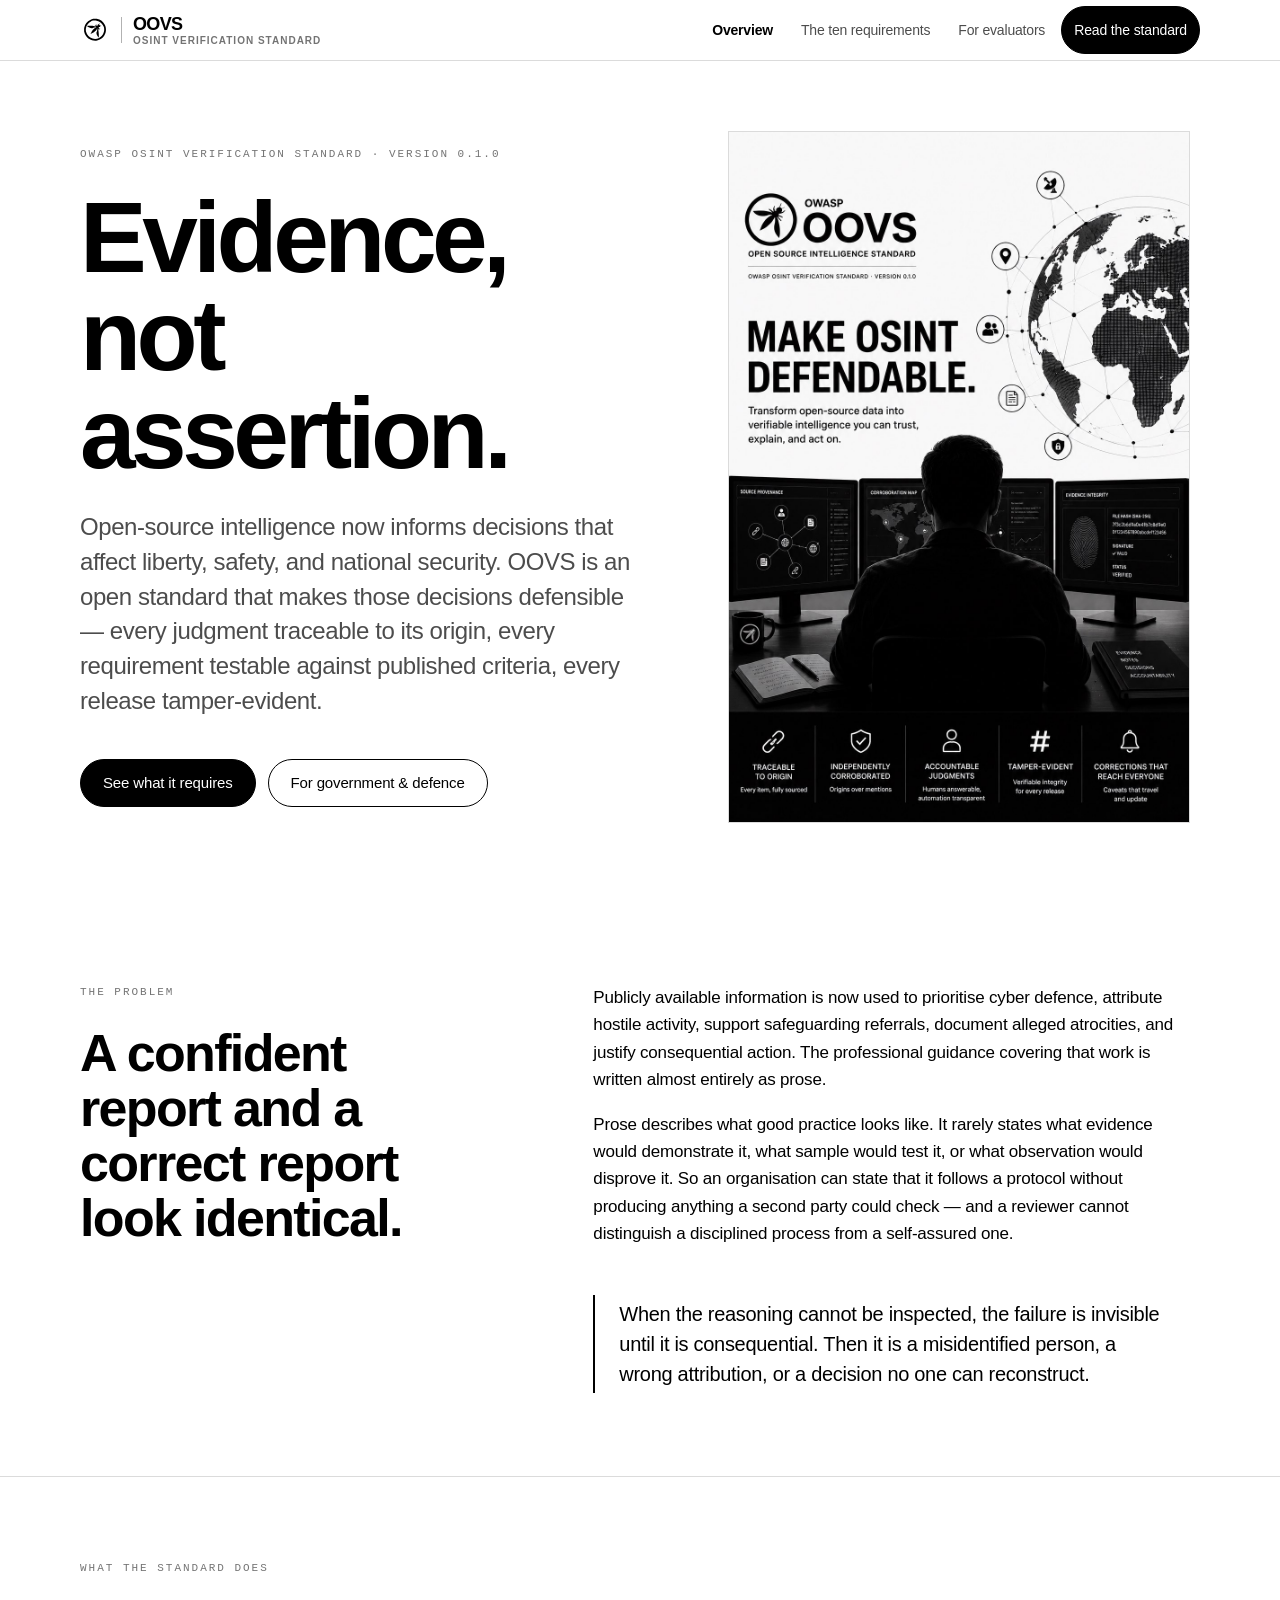
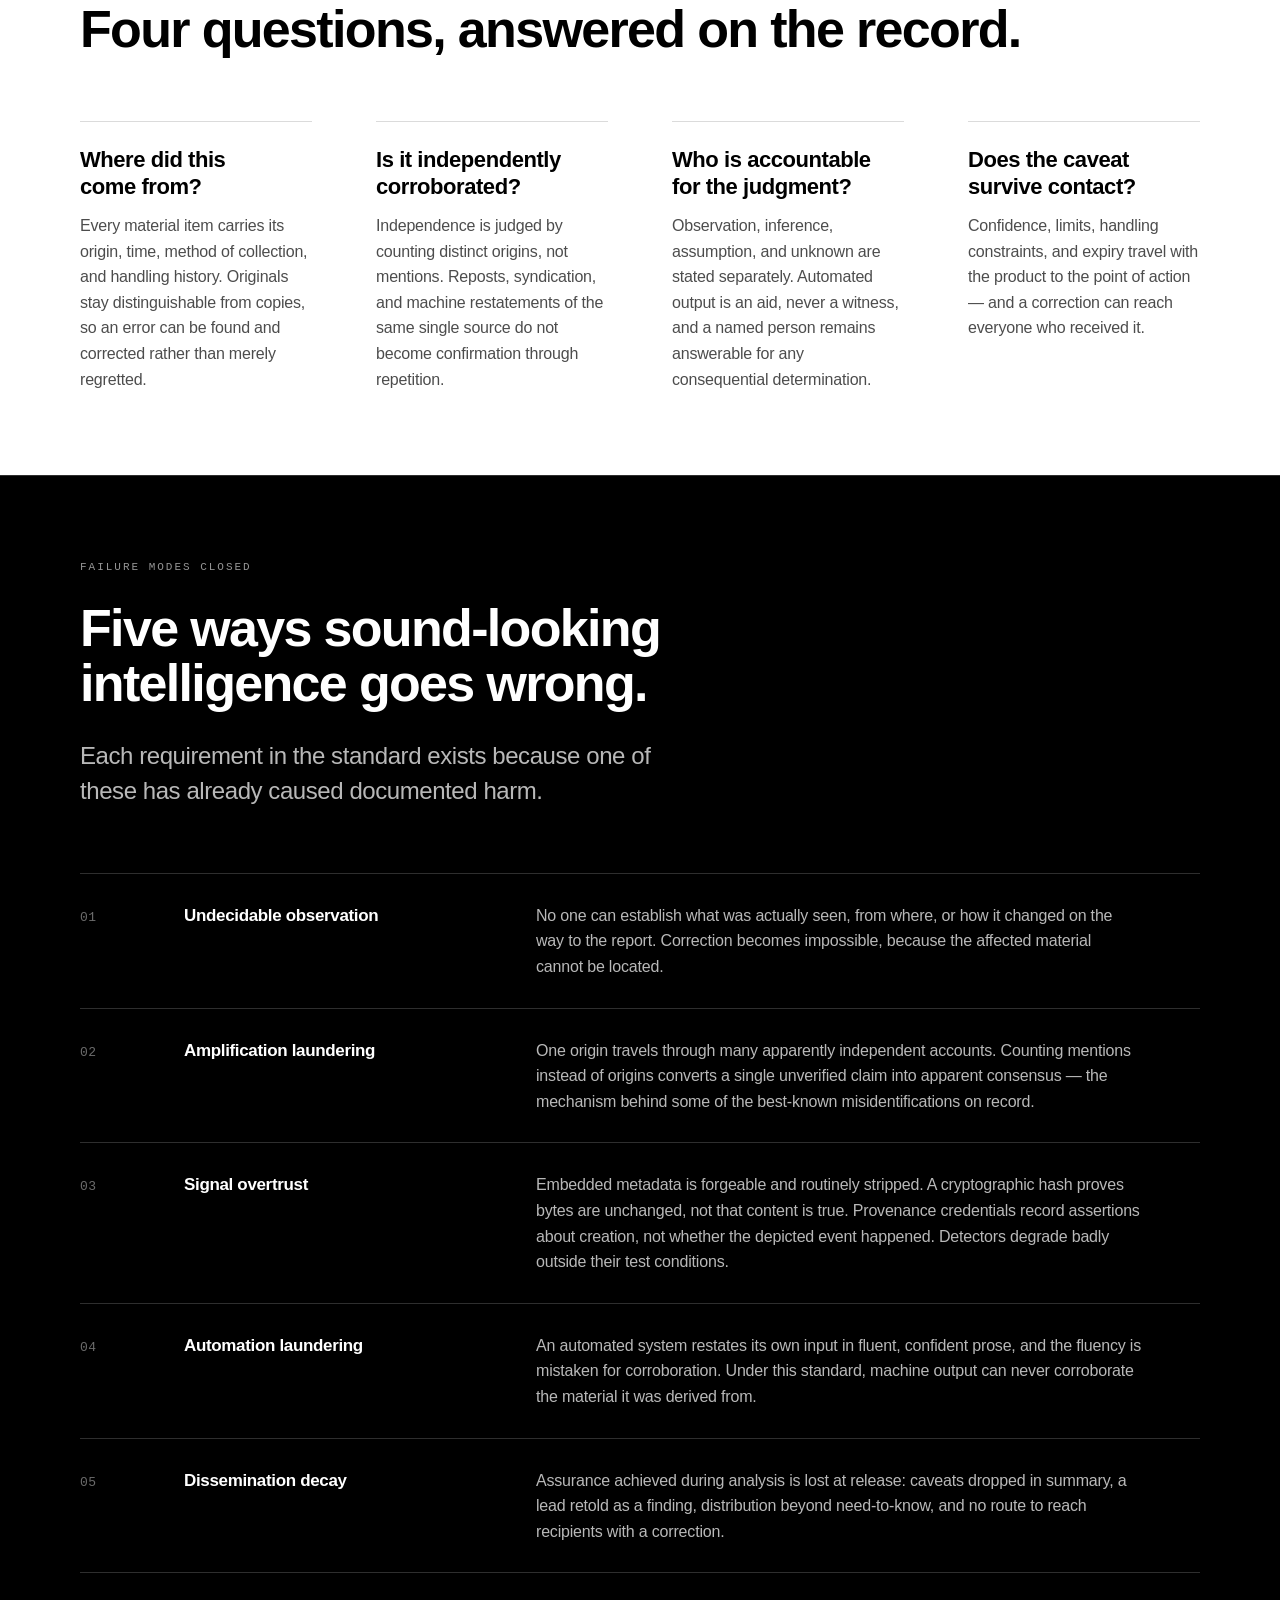
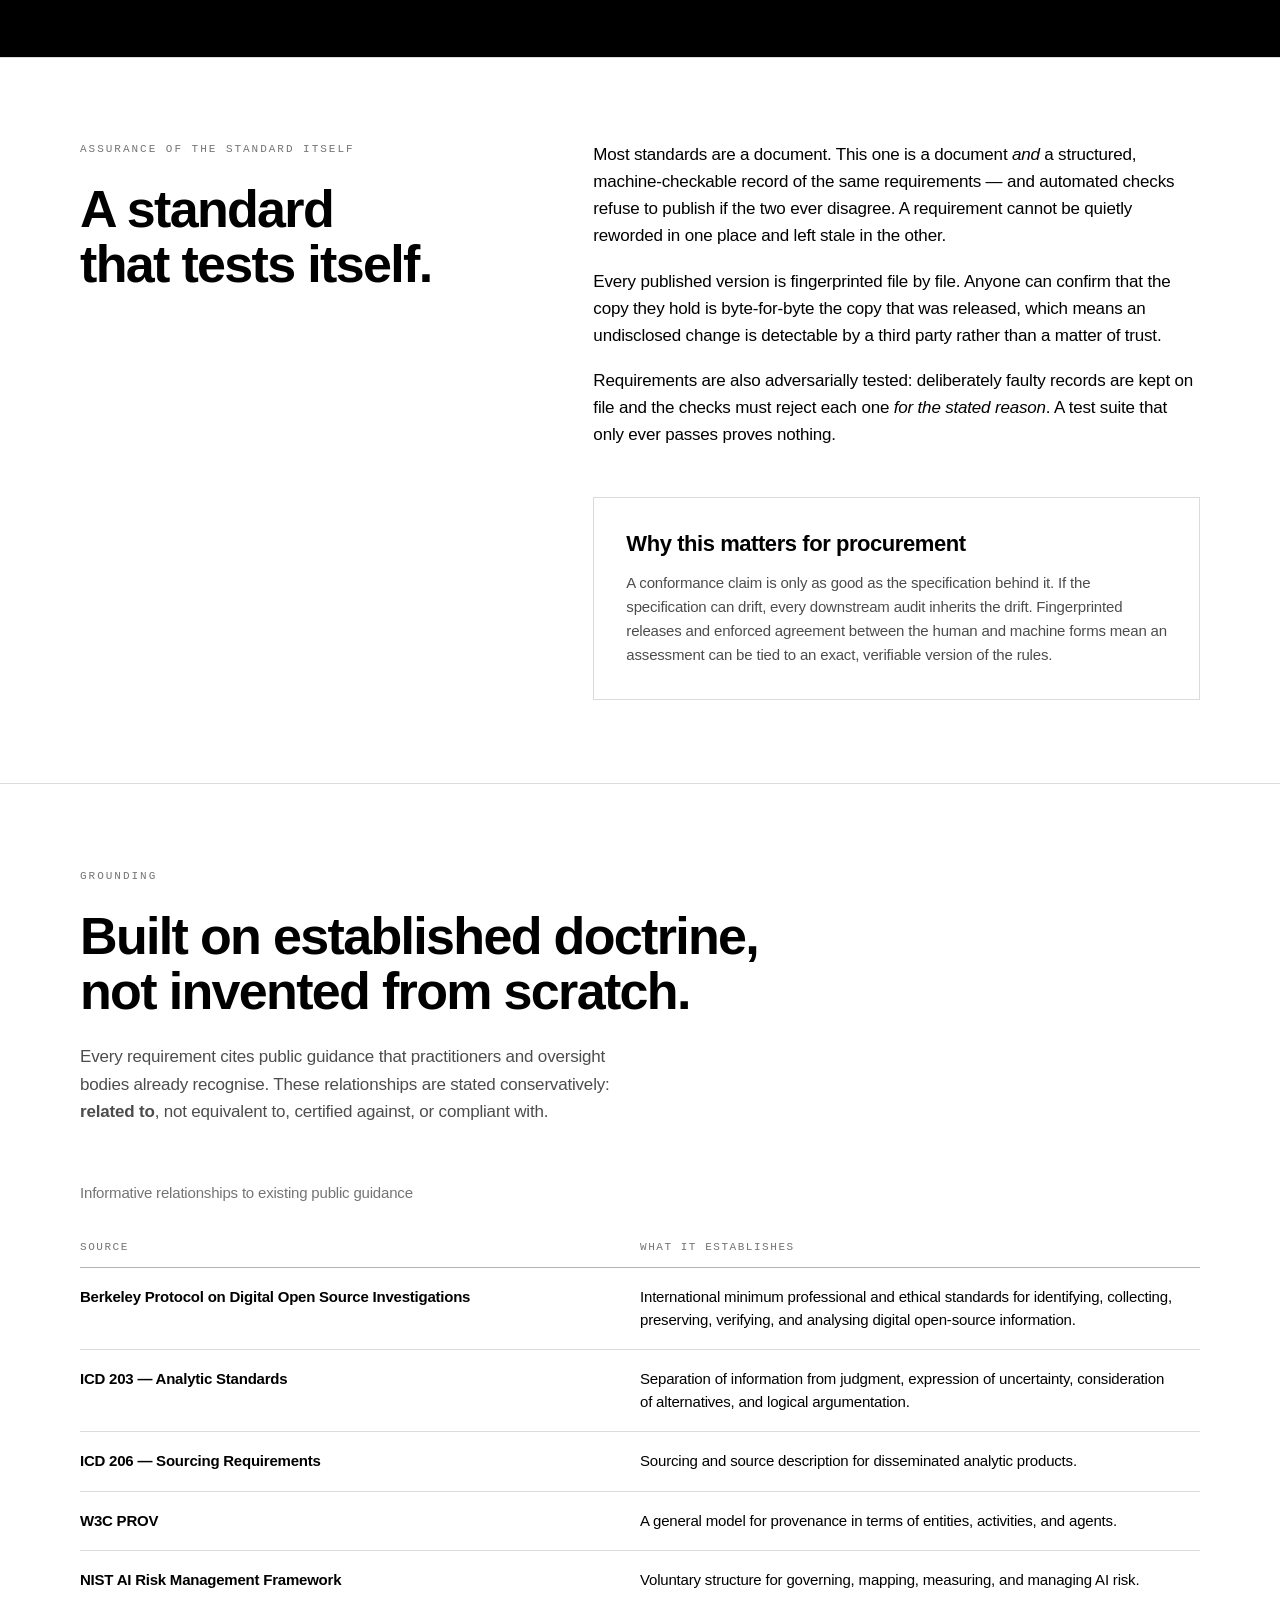
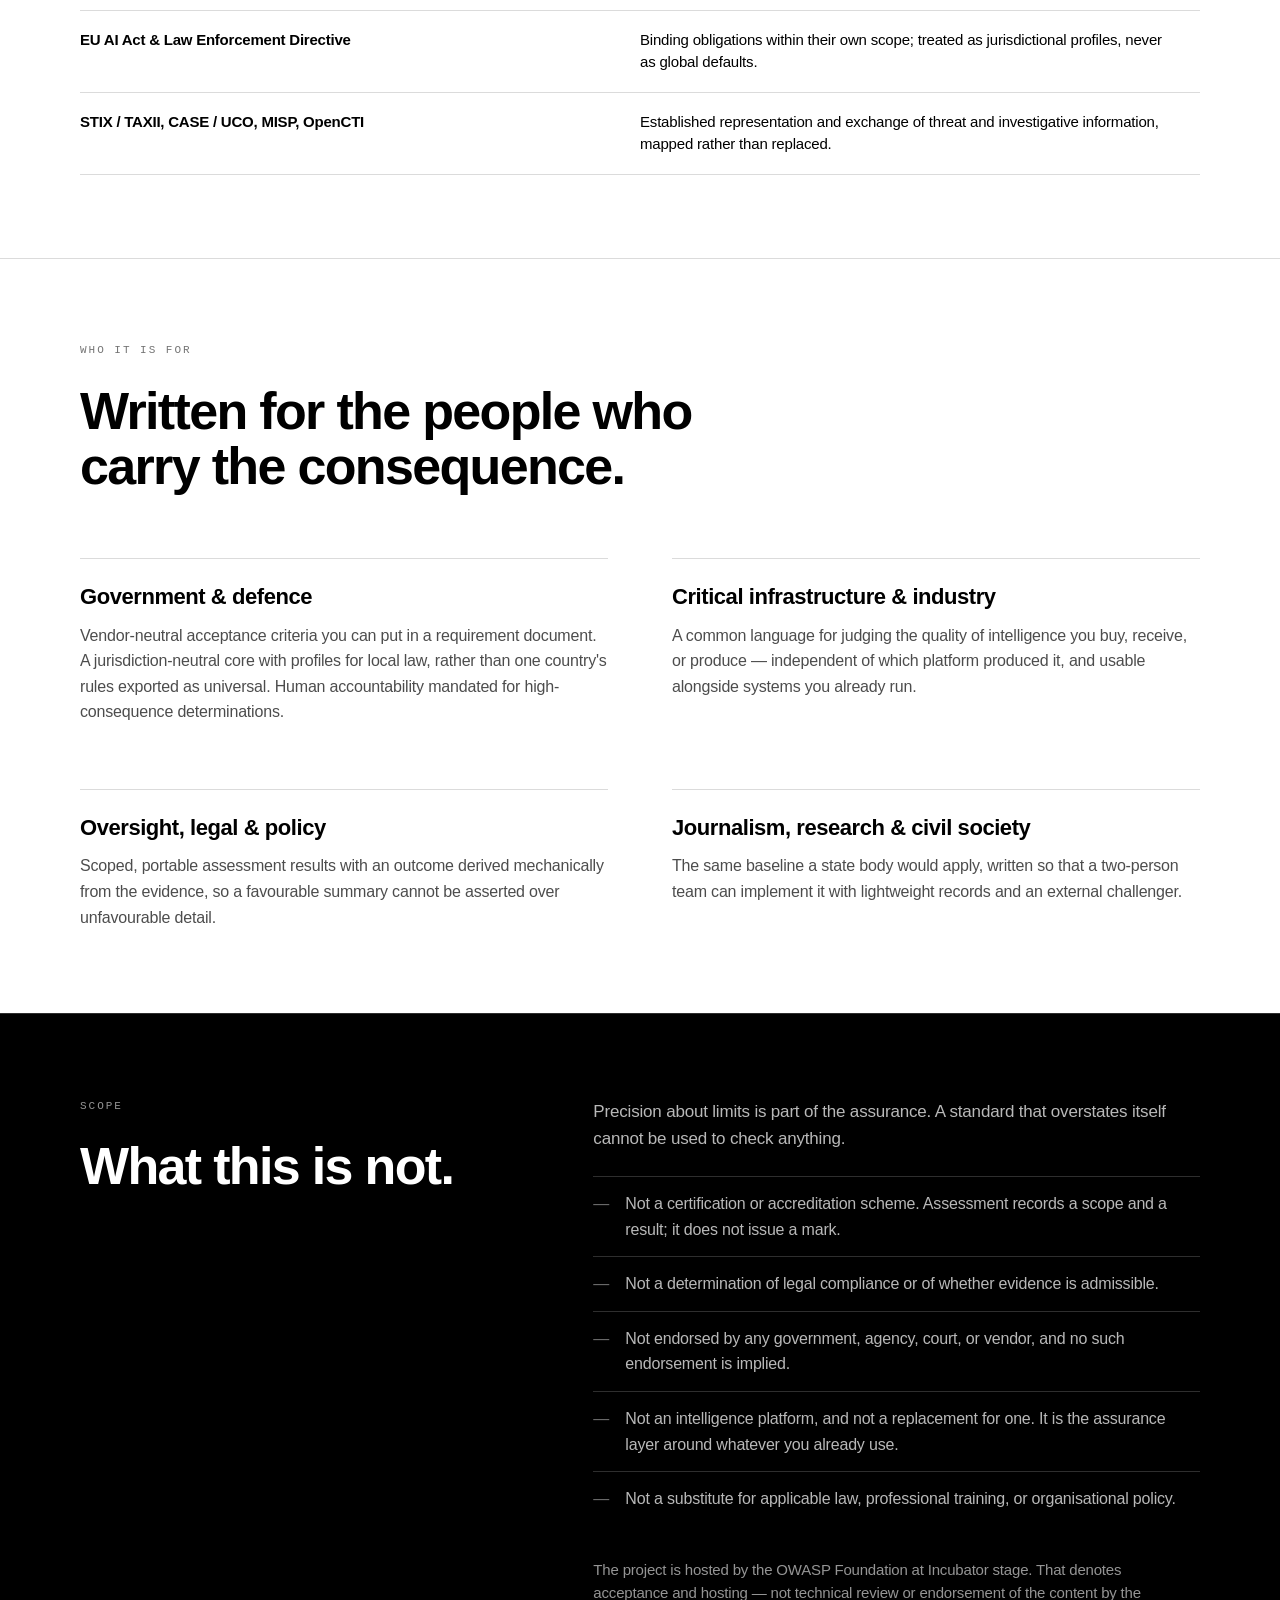
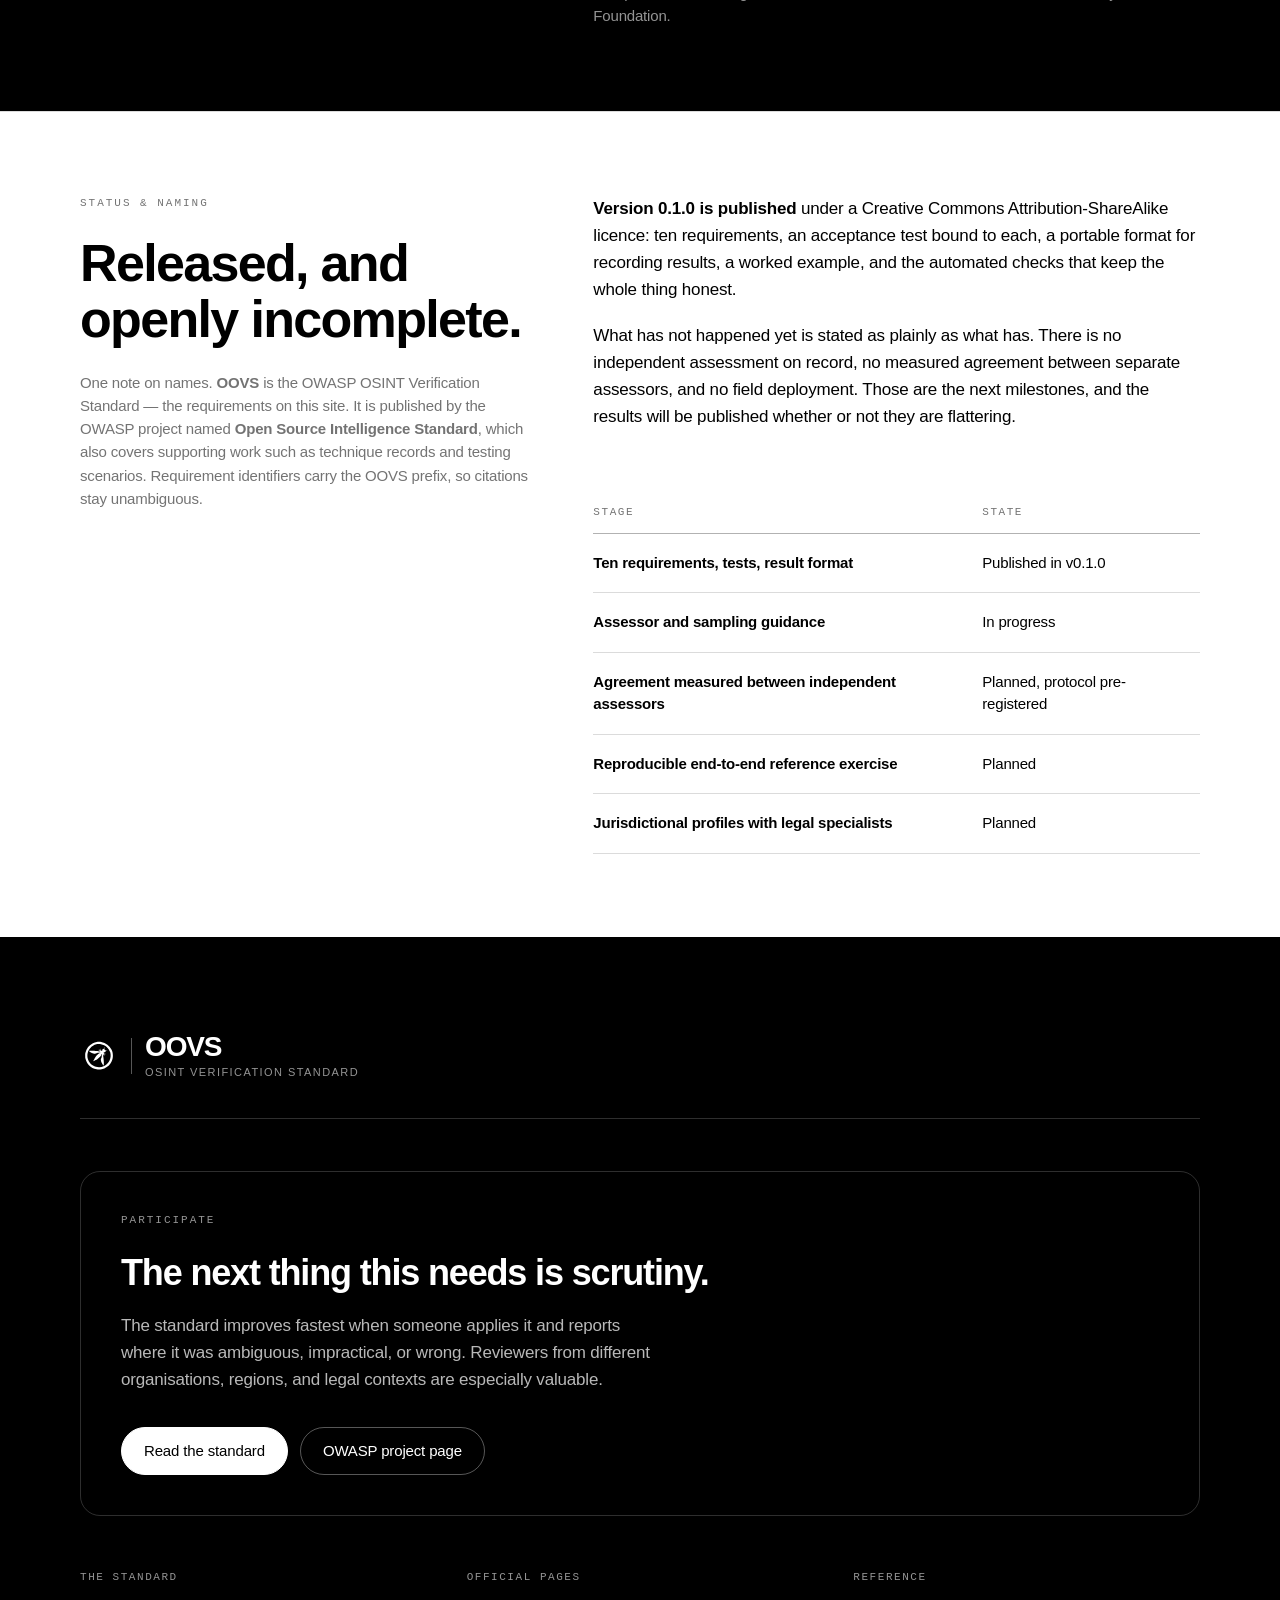
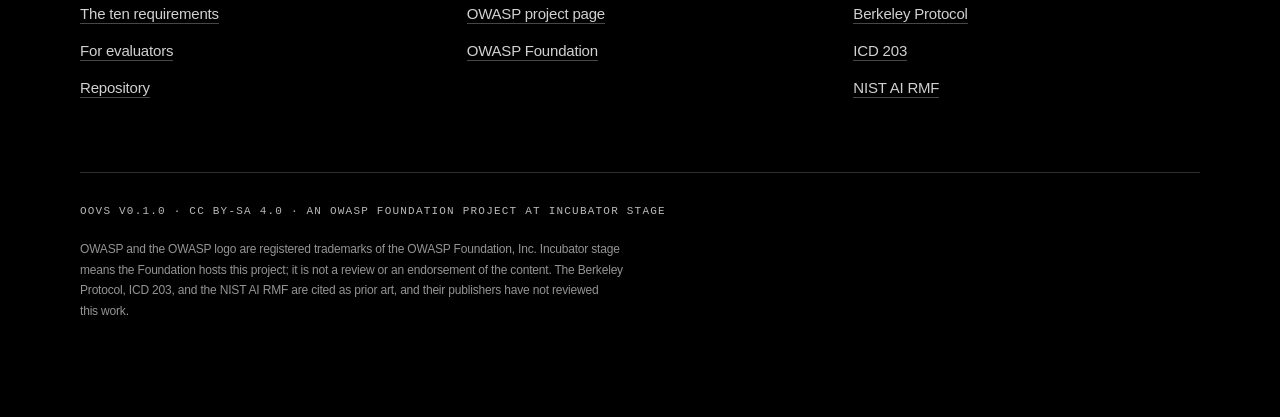
==== commit 5eae5d97: "fix(site): Repair footer link, branding, and call to action The Berkeley Protocol link pointed at a " ====
--- a/index.html
+++ b/index.html
@@ -356,24 +356,26 @@
 <footer class="foot">
   <div class="wrap">
     <div class="foot__brand">
-      <img class="brand__owasp" src="./assets/img/owasp.svg" alt="OWASP" width="26" height="26">
+      <img class="brand__owasp" src="./assets/img/owasp.svg" alt="OWASP" width="38" height="38">
       <span class="brand__rule" aria-hidden="true"></span>
       <span class="brand__name">
         <strong>OOVS</strong>
-        <small>An OWASP Foundation project &middot; Incubator stage</small>
+        <small>OSINT Verification Standard</small>
       </span>
     </div>
 
-    <p class="eyebrow">Participate</p>
-    <h2>The next thing this needs is scrutiny.</h2>
-    <p style="color:var(--ink-70);max-width:56ch">
-      The standard improves fastest when someone applies it and reports where it was ambiguous,
-      impractical, or wrong. Reviewers from different organisations, regions, and legal contexts
-      are especially valuable.
-    </p>
-    <div class="actions">
-      <a class="btn" href="https://github.com/OWASP/OWASP-Open-Source-Intelligence-Standard/" rel="noopener">Read the standard</a>
-      <a class="btn btn--ghost" href="https://www.owasp.community/projects/open-source-intelligence-standard" rel="noopener">OWASP project page</a>
+    <div class="foot__cta">
+      <p class="eyebrow">Participate</p>
+      <h2>The next thing this needs is scrutiny.</h2>
+      <p>
+        The standard improves fastest when someone applies it and reports where it was ambiguous,
+        impractical, or wrong. Reviewers from different organisations, regions, and legal contexts
+        are especially valuable.
+      </p>
+      <div class="actions">
+        <a class="btn" href="https://github.com/OWASP/OWASP-Open-Source-Intelligence-Standard/" rel="noopener">Read the standard</a>
+        <a class="btn btn--ghost" href="https://www.owasp.community/projects/open-source-intelligence-standard" rel="noopener">OWASP project page</a>
+      </div>
     </div>
 
     <div class="foot__grid">
@@ -395,7 +397,7 @@
       <div>
         <h4>Reference</h4>
         <ul>
-          <li><a href="https://www.ohchr.org/sites/default/files/2022-04/OHCHR_BerkeleyProtocol.pdf" rel="noopener">Berkeley Protocol</a></li>
+          <li><a href="https://humanrights.berkeley.edu/publications/berkeley-protocol-on-digital-open-source-investigations/" rel="noopener">Berkeley Protocol</a></li>
           <li><a href="https://www.dni.gov/files/documents/ICD/ICD-203.pdf" rel="noopener">ICD 203</a></li>
           <li><a href="https://www.nist.gov/itl/ai-risk-management-framework" rel="noopener">NIST AI RMF</a></li>
         </ul>
@@ -403,15 +405,14 @@
     </div>
 
     <div class="legal">
-      <p>
-        OWASP OSINT Verification Standard (OOVS) version 0.1.0, published by the OWASP Open Source Intelligence Standard project. Content licensed under
-        Creative Commons Attribution-ShareAlike 4.0 International.
+      <p class="legal__meta">
+        OOVS v0.1.0 &middot; CC BY-SA 4.0 &middot; An OWASP Foundation project at Incubator stage
       </p>
-      <p>
-        OWASP and the OWASP logo are registered trademarks of the OWASP Foundation, Inc. This site
-        describes an OWASP Foundation project at Incubator stage; hosting does not constitute
-        review or endorsement of content. Referenced third-party standards and frameworks are
-        cited as prior art and their publishers have not reviewed this work.
+      <p class="legal__fine">
+        OWASP and the OWASP logo are registered trademarks of the OWASP Foundation, Inc. Incubator
+        stage means the Foundation hosts this project; it is not a review or an endorsement of the
+        content. The Berkeley Protocol, ICD 203, and the NIST AI RMF are cited as prior art, and
+        their publishers have not reviewed this work.
       </p>
     </div>
   </div>
--- a/assets/css/site.css
+++ b/assets/css/site.css
@@ -438,9 +438,60 @@
 /* ------------------------------------------------------------------ footer */
 
 .foot { background: var(--ink); color: var(--paper); padding-block: clamp(3.5rem, 8vw, 6rem); }
-.foot { --rule: rgba(255,255,255,.18); --ink-55: rgba(255,255,255,.58); --ink-70: rgba(255,255,255,.72); }
+.foot { --rule: rgba(255,255,255,.18); --rule-strong: rgba(255,255,255,.34); --ink-55: rgba(255,255,255,.58); --ink-70: rgba(255,255,255,.72); }
 .foot h2 { font-size: clamp(1.5rem, 3vw, 2.25rem); margin-bottom: 1.25rem; }
-.foot__grid { display: grid; gap: 2.5rem; grid-template-columns: 1fr; margin-top: 3.5rem; }
+
+/* The pill takes its fill from the page background, so inside the inverted
+   footer it came out black-on-black: the box vanished and the label was left
+   floating unattached. Same correction the ink bands already carry. Because
+   both the footer background and these tokens invert together, one rule is
+   correct in light and dark. */
+.foot .btn { background: var(--paper); color: var(--ink); border-color: var(--paper); }
+.foot .btn--ghost { background: transparent; color: var(--paper); border-color: var(--rule-strong); }
+.foot .btn--ghost:hover { border-color: var(--paper); opacity: 1; }
+
+/* -- closing signature ---------------------------------------------------- */
+/* Reads as the same identity as the masthead, one size up: this is where the
+   page signs off, so the lockup carries weight rather than sitting in as a
+   utility strip. The rule beneath it separates identity from invitation. */
+.foot__brand {
+  display: flex;
+  align-items: center;
+  gap: 0.8125rem;
+  padding-bottom: clamp(1.75rem, 4vw, 2.5rem);
+  border-bottom: 1px solid var(--rule);
+  margin-bottom: clamp(2.25rem, 5vw, 3.25rem);
+}
+.foot__brand .brand__owasp { width: 38px; height: 38px; }
+.foot__brand .brand__rule { height: 36px; }
+.foot__brand .brand__name { gap: 0.375rem; }
+.foot__brand .brand__name strong { font-size: clamp(1.375rem, 3.2vw, 1.75rem); letter-spacing: -0.04em; }
+/* Kept on narrow screens, unlike the masthead: there is room here, and the
+   expansion is the whole point of the acronym. */
+.foot__brand .brand__name small {
+  display: block;
+  font-size: 0.6875rem;
+  letter-spacing: 0.13em;
+  white-space: normal;
+}
+/* The mark is black artwork delivered through <img>, so it needs inverting
+   against the dark footer. The dark-mode block cancels this, because there the
+   footer is the light surface. */
+.foot .brand__owasp { filter: invert(1); }
+
+/* -- invitation panel ----------------------------------------------------- */
+/* Boxing the call to action gives the button an owner. Loose in the flow it
+   read as a stray link between two blocks of text. */
+.foot__cta {
+  border: 1px solid var(--rule);
+  border-radius: 20px;
+  padding: clamp(1.625rem, 3.6vw, 2.5rem);
+}
+.foot__cta > :last-child { margin-bottom: 0; }
+.foot__cta p:not(.eyebrow) { color: var(--ink-70); max-width: 56ch; margin-bottom: 0; }
+.foot__cta .actions { margin-top: clamp(1.625rem, 3vw, 2.125rem); }
+
+.foot__grid { display: grid; gap: 2.5rem; grid-template-columns: 1fr; margin-top: clamp(2.75rem, 6vw, 3.5rem); }
 @media (min-width: 48rem) { .foot__grid { grid-template-columns: repeat(3, 1fr); } }
 .foot__grid h4 {
   font-family: var(--mono);
@@ -455,8 +506,28 @@
 .foot__grid li { margin-bottom: 0.625rem; }
 .foot__grid a { color: rgba(255,255,255,.82); font-size: 0.9375rem; border-bottom: 1px solid rgba(255,255,255,.28); padding-bottom: 1px; }
 .foot__grid a:hover { color: #fff; border-color: #fff; }
-.legal { margin-top: 3.5rem; padding-top: 2rem; border-top: 1px solid var(--rule); }
-.legal p { font-size: 0.8125rem; color: var(--ink-55); max-width: 80ch; margin-bottom: 0.625rem; }
+/* Two dense grey paragraphs at the same weight gave five undifferentiated
+   lines of fine print. Split by job instead: a scannable record line, then the
+   notices set smaller and looser so they are legible without competing. */
+.legal { margin-top: clamp(2.75rem, 6vw, 3.75rem); padding-top: 1.75rem; border-top: 1px solid var(--rule); }
+.legal__meta {
+  font-family: var(--mono);
+  font-size: 0.6875rem;
+  letter-spacing: 0.11em;
+  text-transform: uppercase;
+  color: var(--ink-70);
+  line-height: 1.9;
+  margin: 0 0 1.125rem;
+  max-width: none;
+}
+.legal__fine {
+  font-size: 0.75rem;
+  line-height: 1.7;
+  color: var(--ink-55);
+  max-width: 84ch;
+  margin: 0;
+  text-wrap: pretty;
+}
 
 /* ------------------------------------------------------------------ motion */
 
@@ -489,9 +560,12 @@
   .band--ink .btn { background: #000; color: #fff; border-color: #000; }
   .band--ink .btn--ghost { background: transparent; color: #000; }
   .foot { background: #fff; color: #000; }
-  .foot { --rule: rgba(0,0,0,.14); --ink-55: rgba(0,0,0,.55); --ink-70: rgba(0,0,0,.70); }
+  .foot { --rule: rgba(0,0,0,.14); --rule-strong: rgba(0,0,0,.30); --ink-55: rgba(0,0,0,.55); --ink-70: rgba(0,0,0,.70); }
   .foot__grid a { color: rgba(0,0,0,.82); border-color: rgba(0,0,0,.28); }
   .foot__grid a:hover { color: #000; border-color: #000; }
+  /* Here the footer is the light surface, so the mark is already the right
+     colour and the inversion below would render it white-on-white. */
+  .foot .brand__owasp { filter: none; }
   /* An SVG referenced through <img> is a separate document and cannot inherit
      currentColor, so the mark is inverted instead of recoloured. */
   .brand__owasp, .brand img[src$="mark.svg"] { filter: invert(1); }
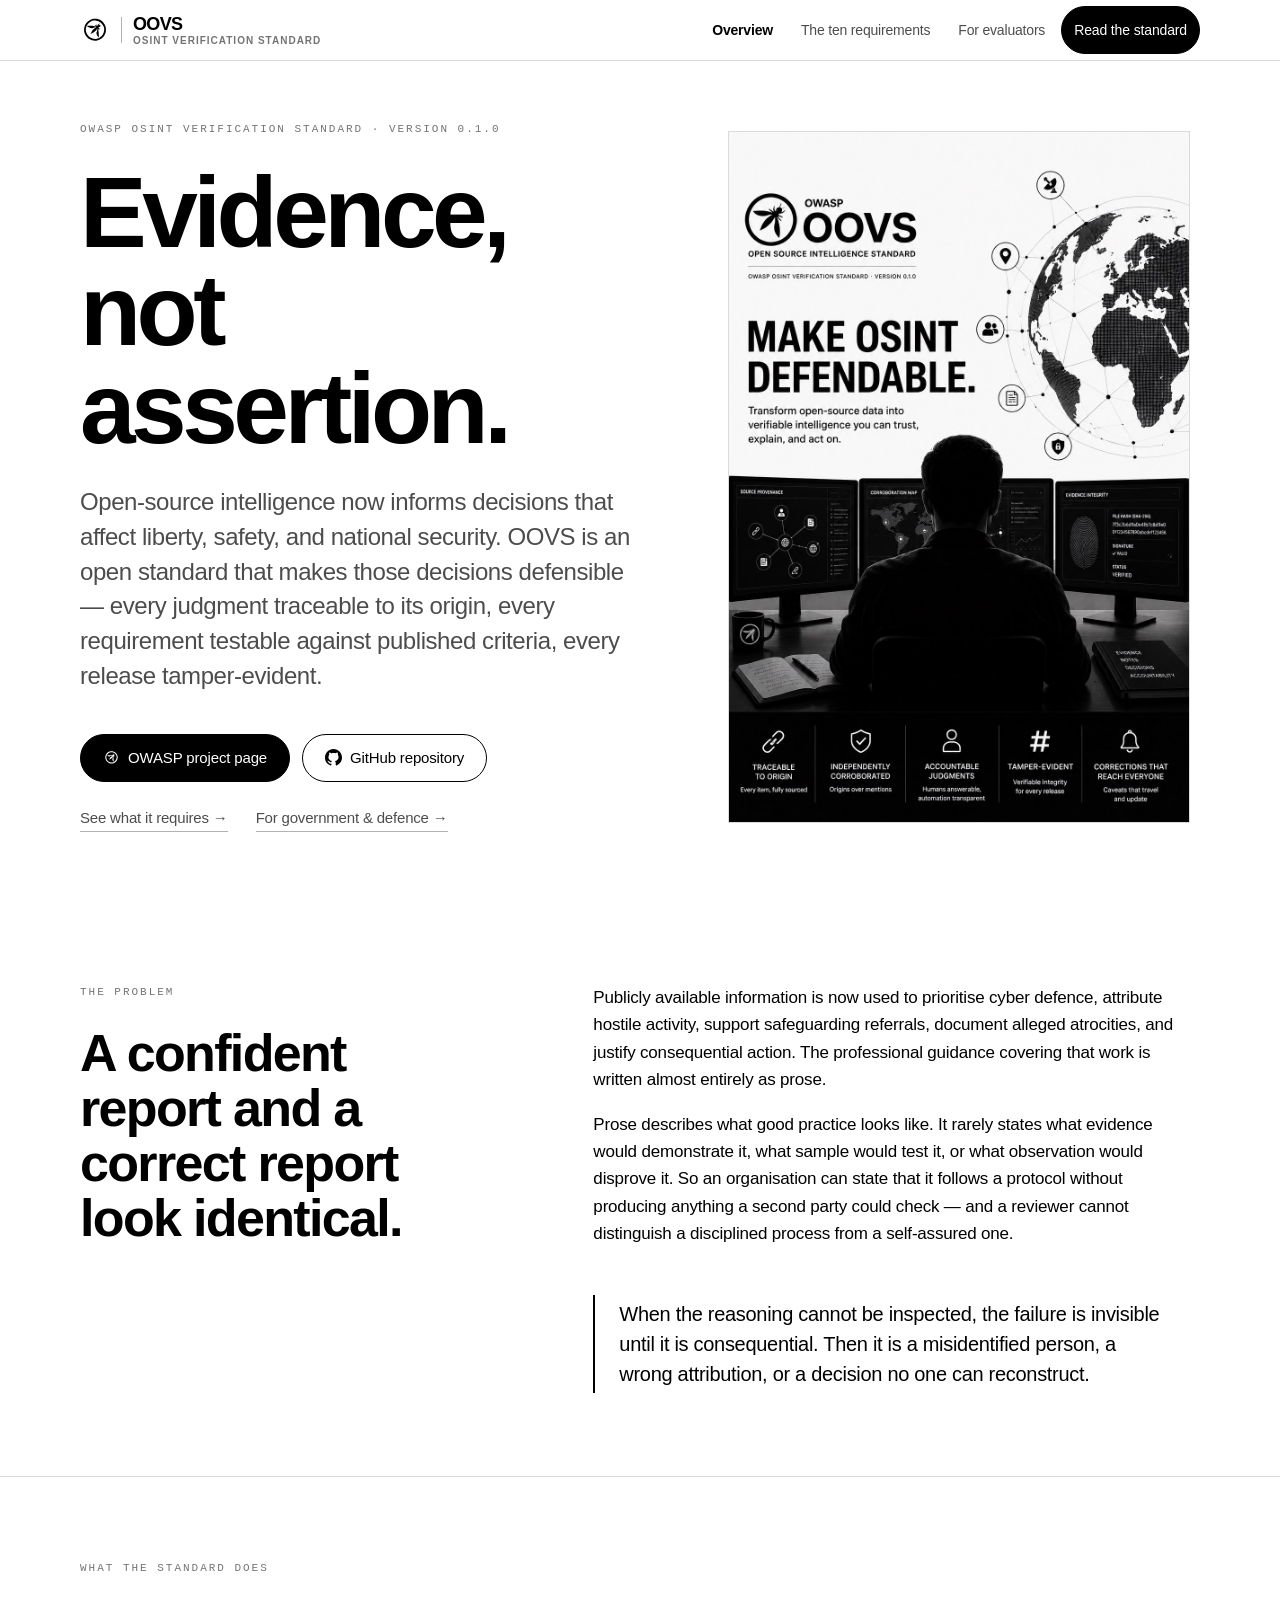
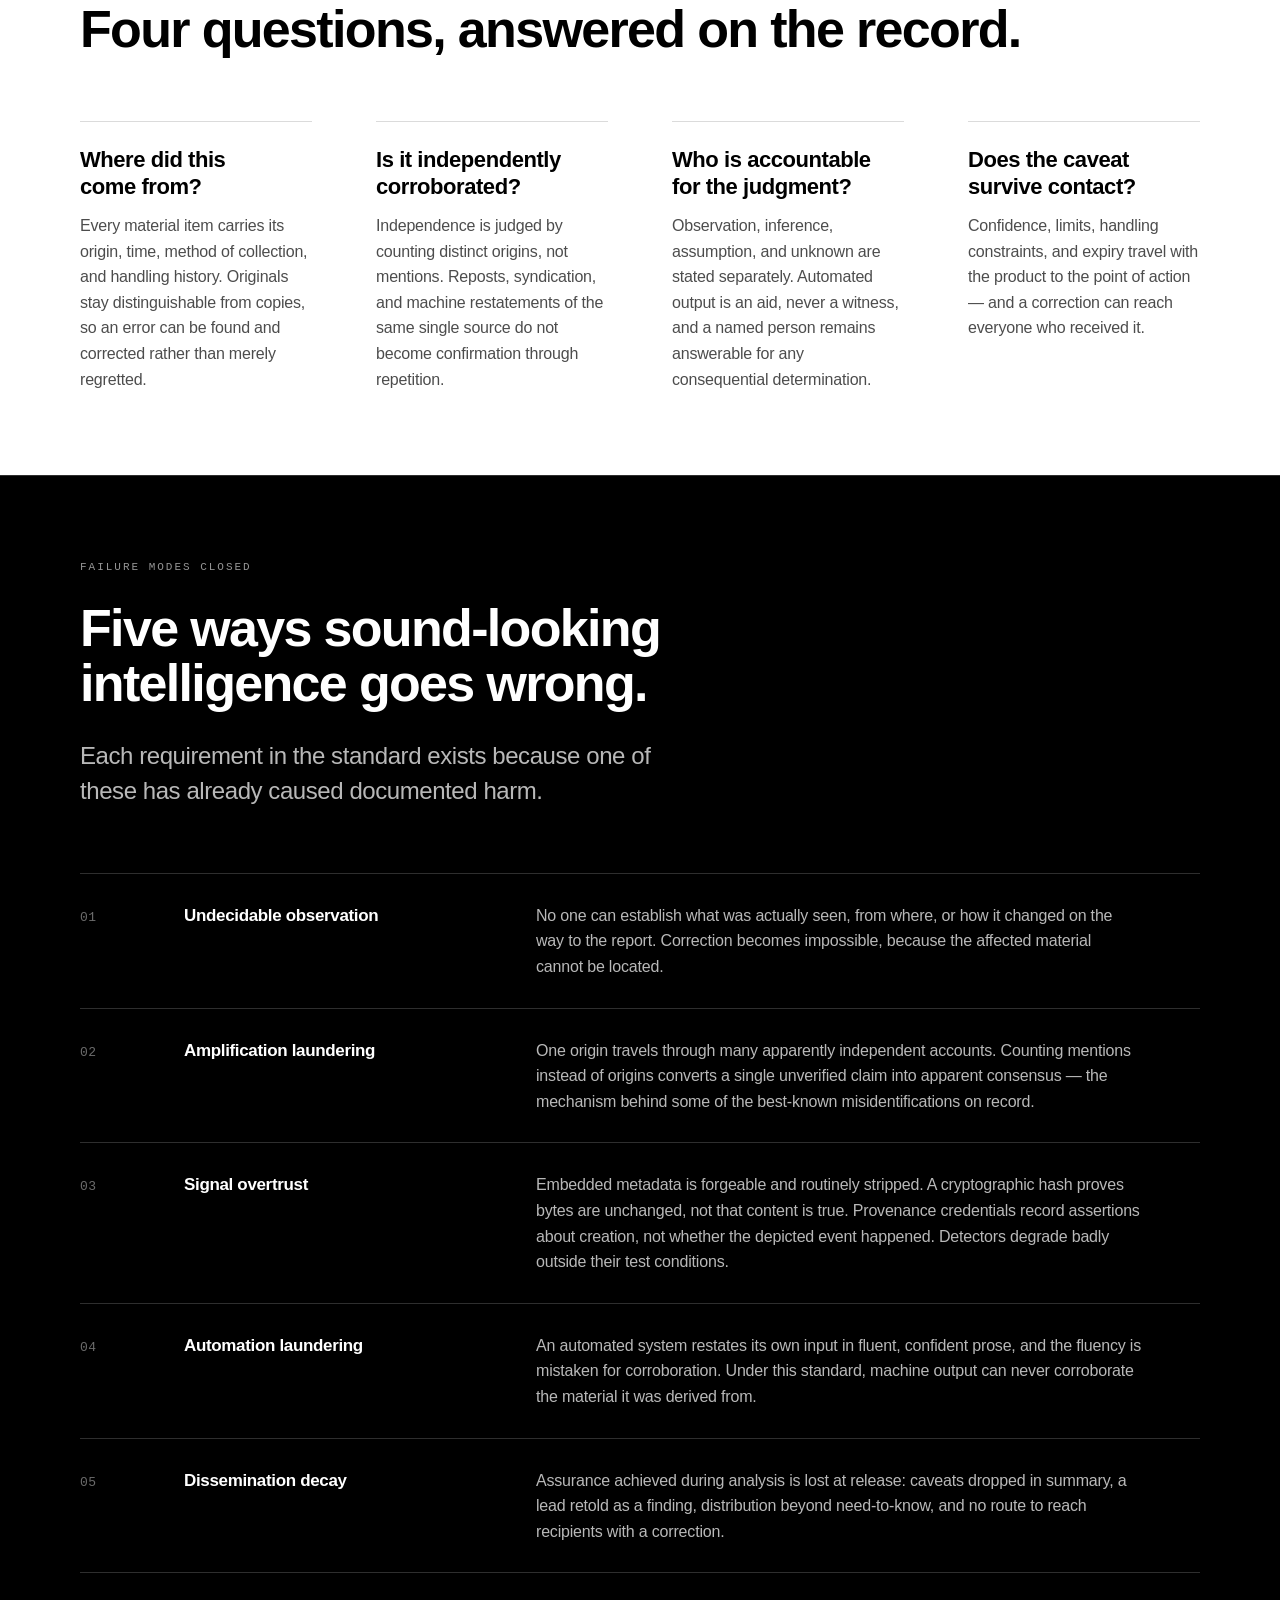
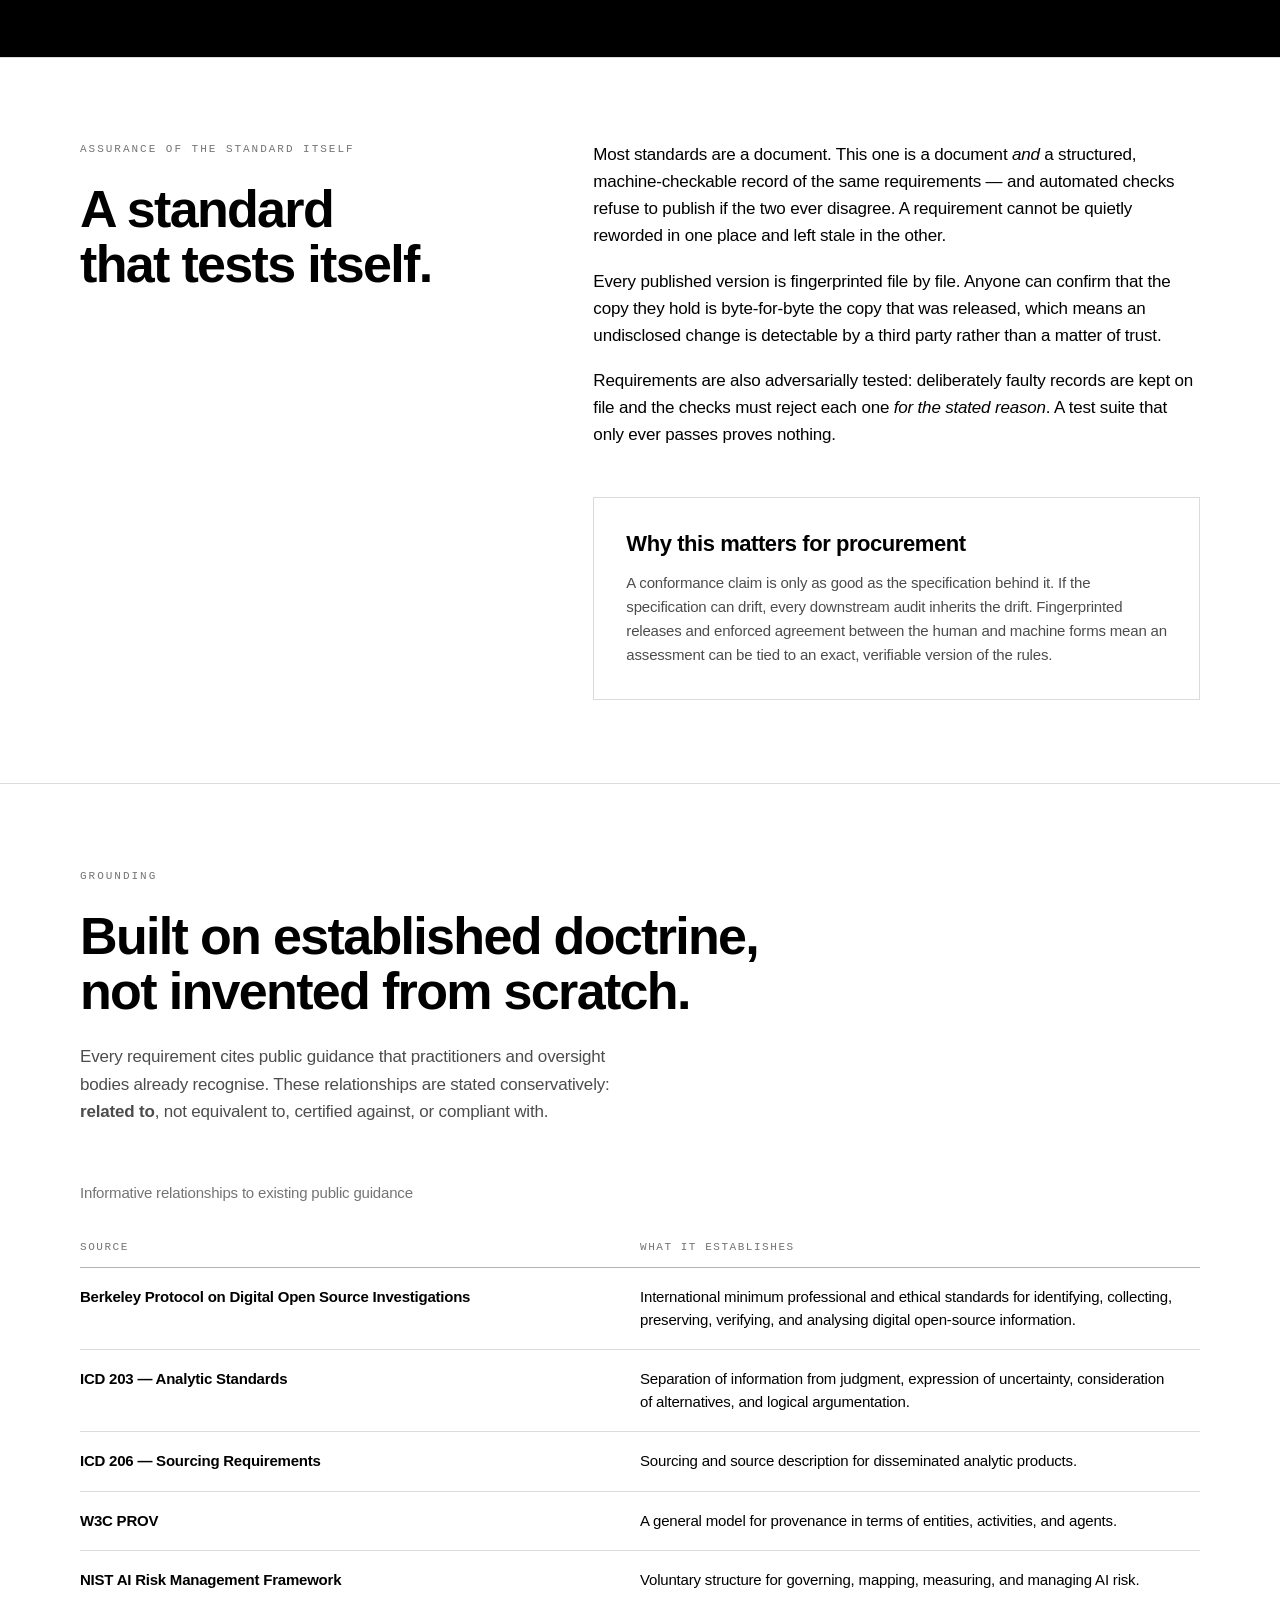
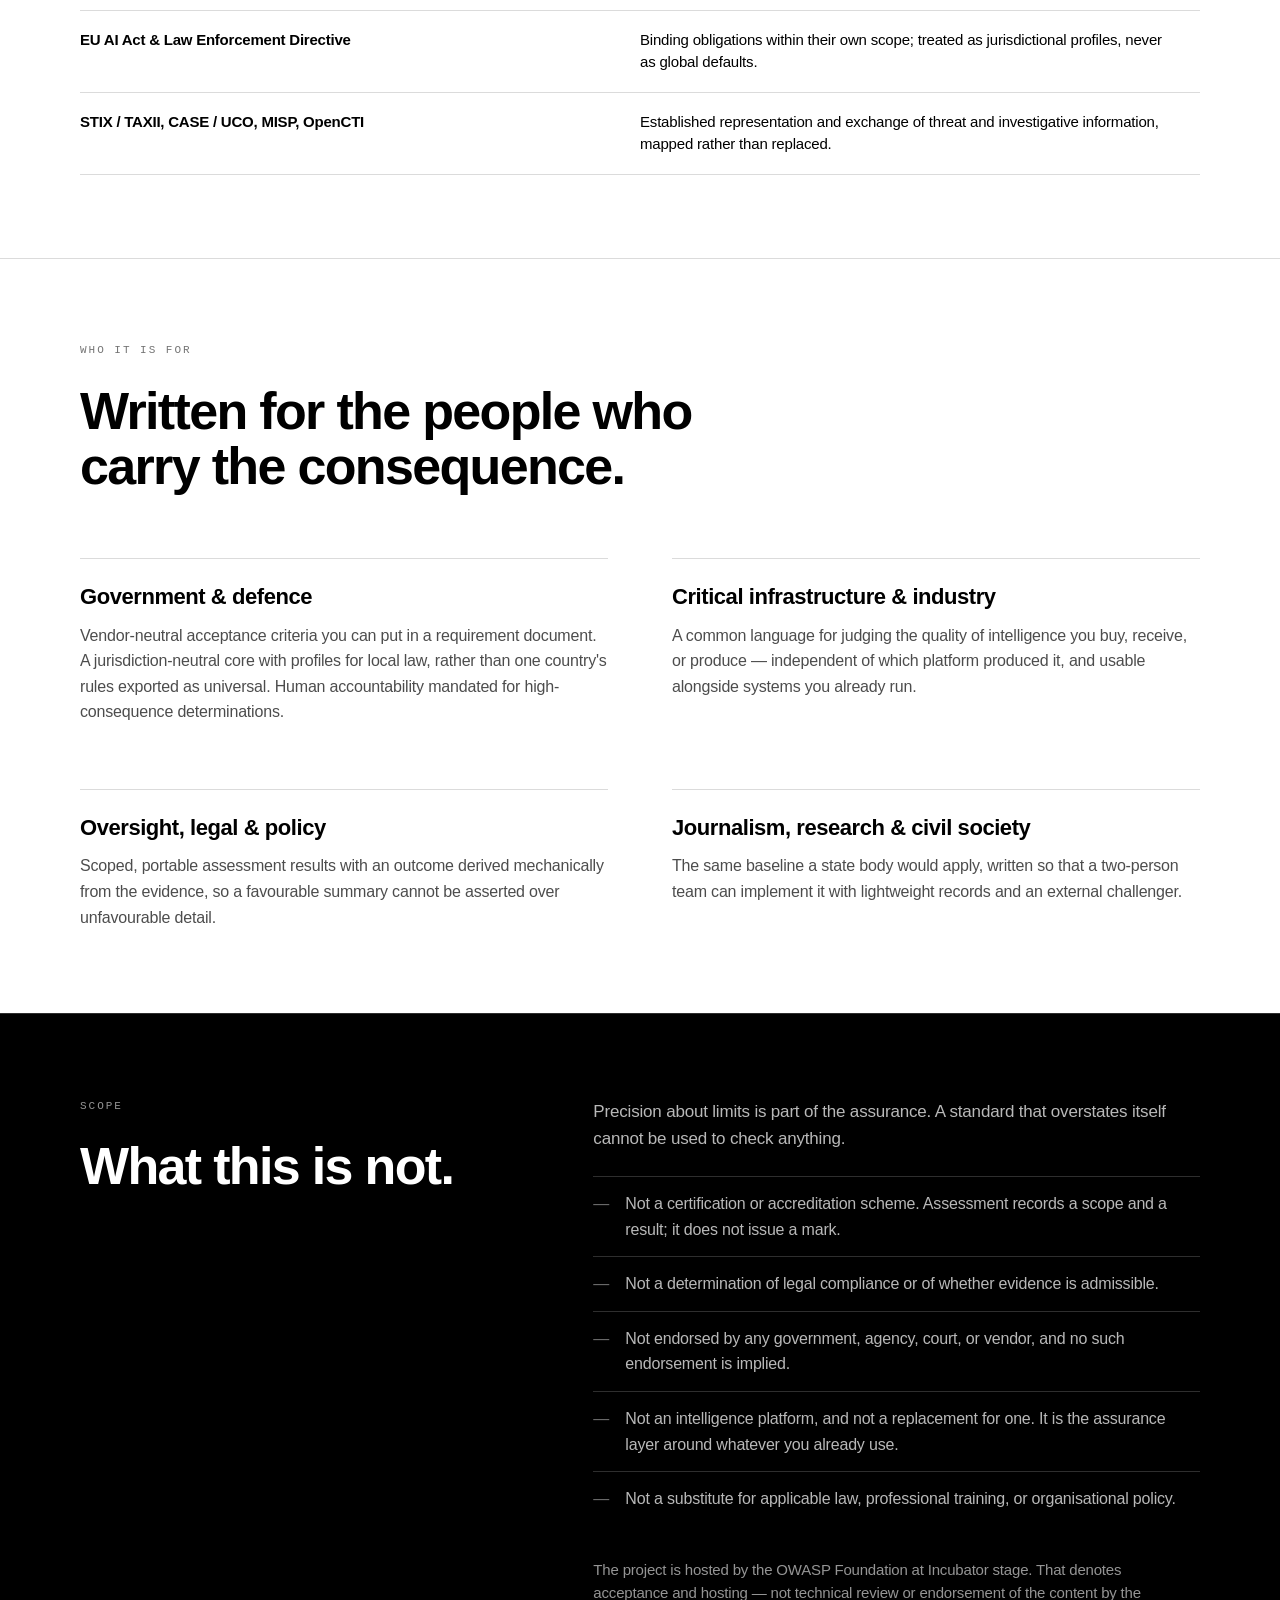
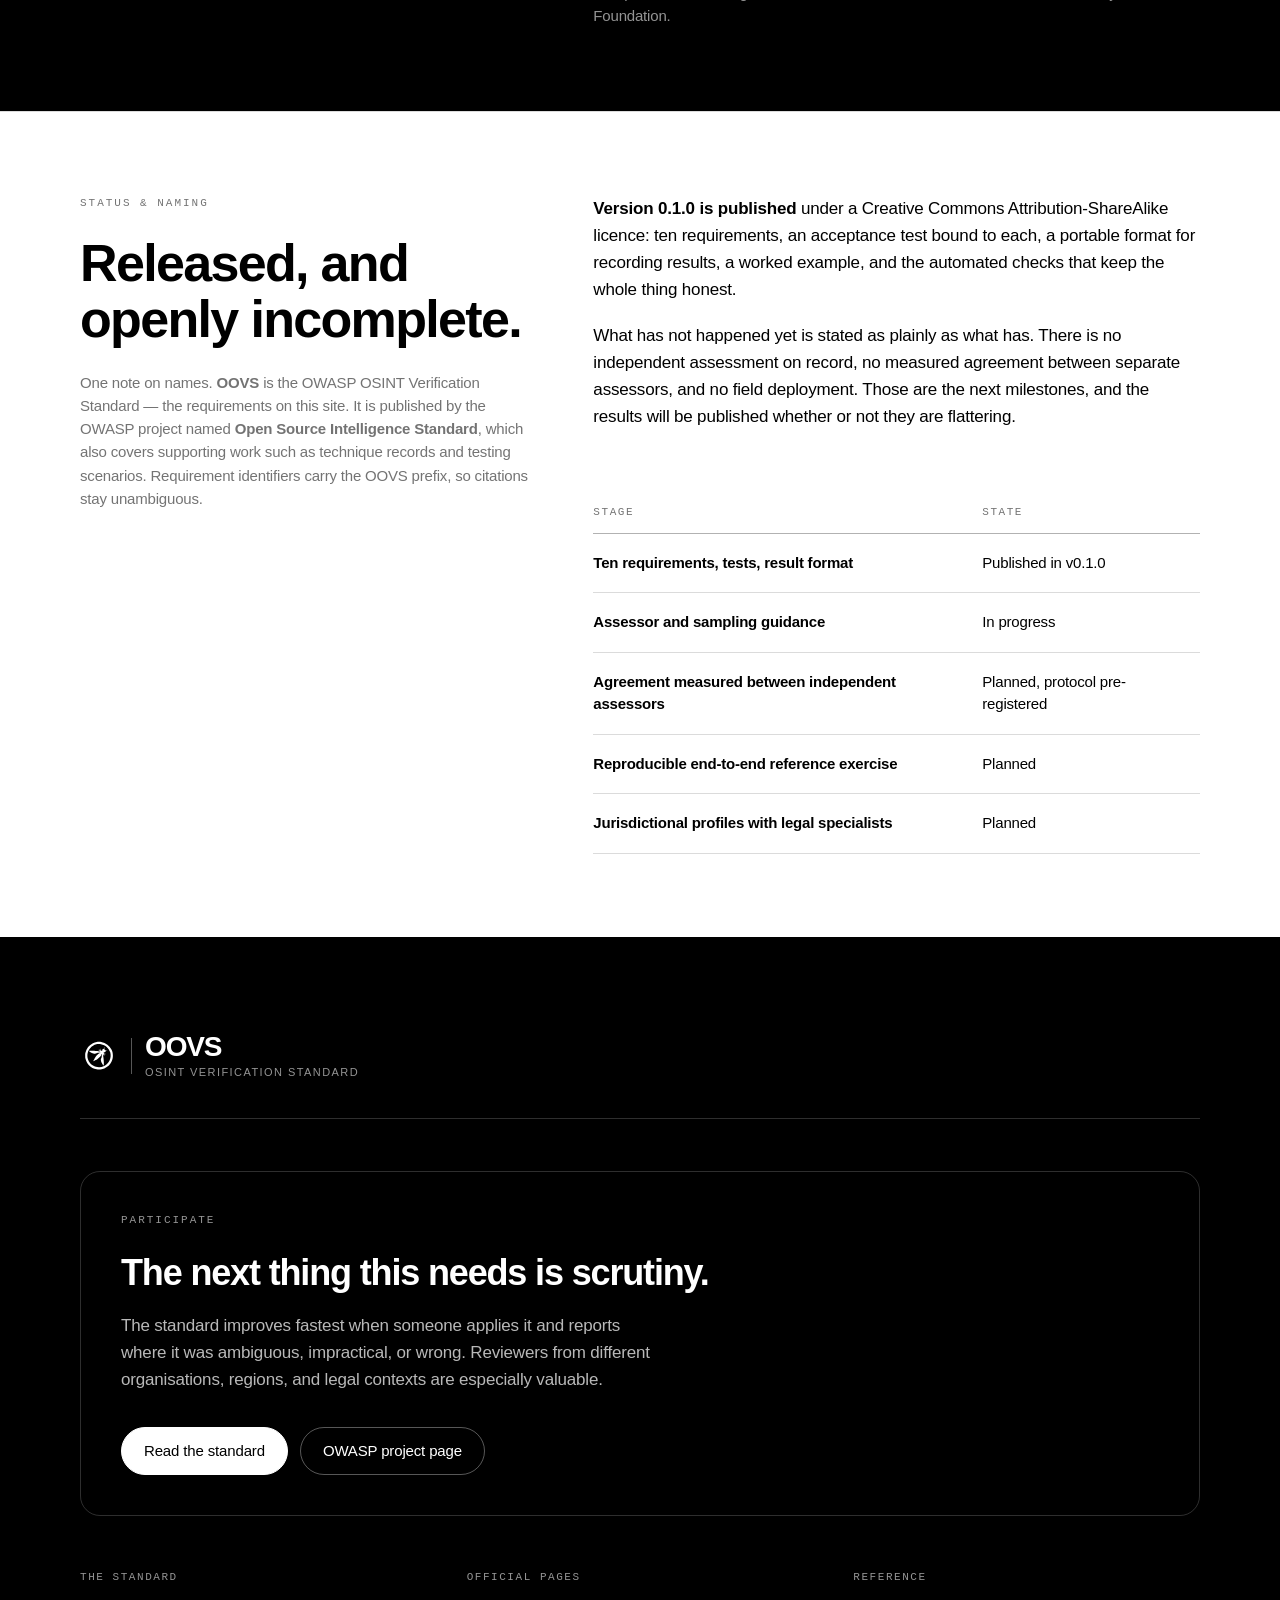
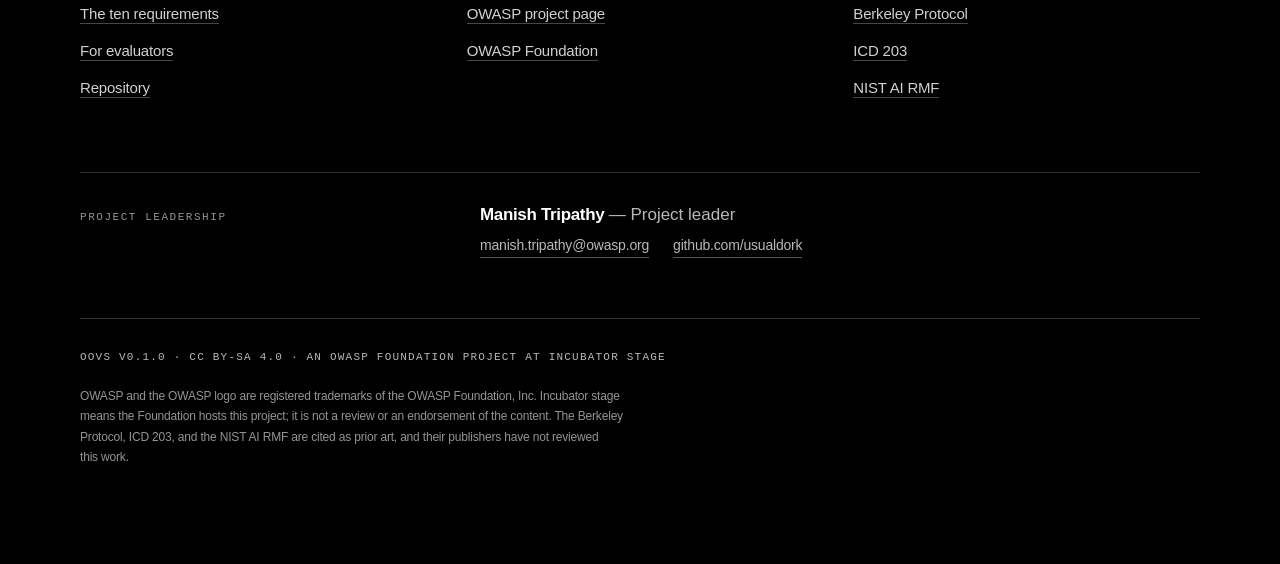
==== commit 5bd1382f: "feat(site): Fix inner-page heroes, front provenance, add discoverability Hero layout defect. The two" ====
--- a/index.html
+++ b/index.html
@@ -7,10 +7,105 @@
 <meta name="description" content="The OWASP OSINT Verification Standard makes open-source intelligence auditable: every judgment traceable to its origin, every requirement testable against published criteria, every release tamper-evident.">
 <meta name="theme-color" content="#ffffff">
 <link rel="icon" href="./assets/img/mark.svg" type="image/svg+xml">
-<link rel="stylesheet" href="./assets/css/site.css">
+<link rel="stylesheet" href="./assets/css/site.css?v=20260829b">
+<!-- The same files are served from two hosts. Canonical points every copy at the
+     owasp.org address so the two do not compete as duplicates and all ranking
+     signals consolidate on the authoritative domain. -->
+<link rel="canonical" href="https://owasp.org/OWASP-Open-Source-Intelligence-Standard/">
+<meta name="robots" content="index, follow, max-image-preview:large, max-snippet:-1">
+<meta property="og:site_name" content="OWASP OSINT Verification Standard">
+<meta property="og:locale" content="en_GB">
+<meta property="og:type" content="website">
+<meta property="og:url" content="https://owasp.org/OWASP-Open-Source-Intelligence-Standard/">
 <meta property="og:title" content="OOVS — A standard for defensible open-source intelligence">
 <meta property="og:description" content="Ten testable requirements. One acceptance test each. Every release cryptographically fingerprinted.">
-<meta property="og:type" content="website">
+<meta property="og:image" content="https://owasp.org/OWASP-Open-Source-Intelligence-Standard/assets/img/og-card.jpg">
+<meta property="og:image:width" content="1200">
+<meta property="og:image:height" content="630">
+<meta property="og:image:alt" content="OOVS, the OWASP OSINT Verification Standard. Evidence, not assertion. Version 0.1.0.">
+<meta name="twitter:card" content="summary_large_image">
+<meta name="twitter:title" content="OOVS — A standard for defensible open-source intelligence">
+<meta name="twitter:description" content="Ten testable requirements. One acceptance test each. Every release cryptographically fingerprinted.">
+<meta name="twitter:image" content="https://owasp.org/OWASP-Open-Source-Intelligence-Standard/assets/img/og-card.jpg">
+<script type="application/ld+json">
+{
+  "@context": "https://schema.org",
+  "@graph": [
+    {
+      "@type": "Organization",
+      "@id": "https://owasp.org/OWASP-Open-Source-Intelligence-Standard/#project",
+      "name": "OWASP Open Source Intelligence Standard",
+      "alternateName": "OOSIS",
+      "url": "https://owasp.org/OWASP-Open-Source-Intelligence-Standard/",
+      "description": "A community-led OWASP Foundation programme for safer, more testable, and more interoperable open-source intelligence. Its normative core is the OWASP OSINT Verification Standard (OOVS).",
+      "parentOrganization": {
+        "@type": "Organization",
+        "name": "OWASP Foundation",
+        "url": "https://owasp.org/"
+      },
+      "sameAs": [
+        "https://github.com/OWASP/OWASP-Open-Source-Intelligence-Standard",
+        "https://www.owasp.community/projects/open-source-intelligence-standard"
+      ]
+    },
+    {
+      "@type": "WebSite",
+      "@id": "https://owasp.org/OWASP-Open-Source-Intelligence-Standard/#website",
+      "url": "https://owasp.org/OWASP-Open-Source-Intelligence-Standard/",
+      "name": "OWASP OSINT Verification Standard",
+      "inLanguage": "en",
+      "publisher": { "@id": "https://owasp.org/OWASP-Open-Source-Intelligence-Standard/#project" }
+    },
+    {
+      "@type": "TechArticle",
+      "@id": "https://owasp.org/OWASP-Open-Source-Intelligence-Standard/#standard",
+      "name": "OWASP OSINT Verification Standard (OOVS) version 0.1.0",
+      "alternateName": "OOVS v0.1.0",
+      "headline": "A standard for defensible open-source intelligence",
+      "description": "OOVS is an open standard that makes open-source intelligence auditable: every judgment traceable to its origin, every requirement testable against published criteria, every release tamper-evident.",
+      "url": "https://owasp.org/OWASP-Open-Source-Intelligence-Standard/",
+      "version": "0.1.0",
+      "inLanguage": "en",
+      "license": "https://creativecommons.org/licenses/by-sa/4.0/",
+      "isAccessibleForFree": true,
+      "audience": {
+        "@type": "Audience",
+        "audienceType": "Government, defence, oversight bodies, critical infrastructure, journalism, and human-rights investigators"
+      },
+      "about": [
+        { "@type": "Thing", "name": "Open-source intelligence" },
+        { "@type": "Thing", "name": "OSINT verification" },
+        { "@type": "Thing", "name": "Evidence provenance" },
+        { "@type": "Thing", "name": "Analytic transparency" }
+      ],
+      "publisher": { "@id": "https://owasp.org/OWASP-Open-Source-Intelligence-Standard/#project" },
+      "author": {
+        "@type": "Person",
+        "name": "Manish Tripathy",
+        "jobTitle": "Project leader",
+        "url": "https://github.com/usualdork"
+      },
+      "citation": [
+        {
+          "@type": "CreativeWork",
+          "name": "Berkeley Protocol on Digital Open Source Investigations",
+          "url": "https://humanrights.berkeley.edu/publications/berkeley-protocol-on-digital-open-source-investigations/"
+        },
+        {
+          "@type": "CreativeWork",
+          "name": "ICD 203: Analytic Standards",
+          "url": "https://www.dni.gov/files/documents/ICD/ICD-203.pdf"
+        },
+        {
+          "@type": "CreativeWork",
+          "name": "NIST AI Risk Management Framework",
+          "url": "https://www.nist.gov/itl/ai-risk-management-framework"
+        }
+      ]
+    }
+  ]
+}
+</script>
 </head>
 <body>
 <a class="skip" href="#main">Skip to content</a>
@@ -40,7 +135,7 @@
 <main id="main">
 
   <!-- ------------------------------------------------------------- hero -->
-  <section class="wrap hero">
+  <section class="wrap hero hero--split">
    <div>
     <p class="eyebrow">OWASP OSINT Verification Standard &middot; Version 0.1.0</p>
     <h1 class="display">Evidence,<br>not assertion.</h1>
@@ -51,9 +146,17 @@
       every release tamper-evident.
     </p>
     <div class="actions">
-      <a class="btn" href="./requirements.html">See what it requires</a>
-      <a class="btn btn--ghost" href="./adoption.html">For government &amp; defence</a>
-    </div>
+      <a class="btn" href="https://www.owasp.community/projects/open-source-intelligence-standard" rel="noopener">
+        <span class="btn__mark btn__mark--owasp" aria-hidden="true"></span>OWASP project page
+      </a>
+      <a class="btn btn--ghost" href="https://github.com/OWASP/OWASP-Open-Source-Intelligence-Standard/" rel="noopener">
+        <span class="btn__mark btn__mark--github" aria-hidden="true"></span>GitHub repository
+      </a>
+    </div>
+    <p class="hero__onward">
+      <a href="./requirements.html">See what it requires</a>
+      <a href="./adoption.html">For government &amp; defence</a>
+    </p>
    </div>
 
     <figure class="hero__figure">
@@ -404,6 +507,16 @@
       </div>
     </div>
 
+    <div class="foot__lead">
+      <h4>Project leadership</h4>
+      <div>
+        <p class="foot__lead-name">Manish Tripathy <span>&mdash; Project leader</span></p>
+        <p class="foot__lead-links">
+          <a href="mailto:manish.tripathy@owasp.org">manish.tripathy@owasp.org</a>
+          <a href="https://github.com/usualdork" rel="noopener">github.com/usualdork</a>
+        </p>
+      </div>
+    </div>
     <div class="legal">
       <p class="legal__meta">
         OOVS v0.1.0 &middot; CC BY-SA 4.0 &middot; An OWASP Foundation project at Incubator stage
@@ -418,6 +531,6 @@
   </div>
 </footer>
 
-<script src="./assets/js/site.js" defer></script>
+<script src="./assets/js/site.js?v=20260829b" defer></script>
 </body>
 </html>
--- a/assets/css/site.css
+++ b/assets/css/site.css
@@ -280,11 +280,54 @@
 }
 .btn:hover { opacity: 0.78; }
 
+/* Marks are painted through a mask rather than placed as images, so the glyph
+   takes currentColor and is correct on a filled pill, an outlined pill, and in
+   either colour scheme without a filter for each case. */
+.btn__mark {
+  width: 1.0625rem;
+  height: 1.0625rem;
+  flex: none;
+  background-color: currentColor;
+  -webkit-mask-position: center;
+  mask-position: center;
+  -webkit-mask-repeat: no-repeat;
+  mask-repeat: no-repeat;
+  -webkit-mask-size: contain;
+  mask-size: contain;
+}
+.btn__mark--owasp {
+  -webkit-mask-image: url("../img/owasp.svg");
+  mask-image: url("../img/owasp.svg");
+}
+.btn__mark--github {
+  -webkit-mask-image: url("../img/github.svg");
+  mask-image: url("../img/github.svg");
+}
+
 .btn--ghost { background: transparent; color: var(--ink); }
 .band--ink .btn { background: var(--paper); color: var(--ink); border-color: var(--paper); }
 .band--ink .btn--ghost { background: transparent; color: var(--paper); }
 
 .actions { display: flex; flex-wrap: wrap; gap: 0.75rem; margin-top: 2.5rem; }
+
+/* The two pills carry provenance, so the route into the standard itself sits
+   below them as plain links: present and reachable, without competing with the
+   credibility signals for attention. */
+.hero__onward {
+  display: flex;
+  flex-wrap: wrap;
+  gap: 0.5rem 1.75rem;
+  margin: 1.5rem 0 0;
+  font-size: 0.9375rem;
+}
+.hero__onward a {
+  color: var(--ink-70);
+  border-bottom: 1px solid var(--rule-strong);
+  padding-bottom: 1px;
+  transition: color 0.2s var(--ease), border-color 0.2s var(--ease);
+}
+.hero__onward a::after { content: " \2192"; }
+.hero__onward a:hover { color: var(--ink); border-color: var(--ink); }
 
 /* -------------------------------------------------------------------- hero */
 
@@ -298,9 +341,26 @@
   gap: clamp(2.5rem, 6vw, 4.5rem);
   padding-block: clamp(2rem, 5vh, 3.5rem) clamp(2.5rem, 6vh, 4rem);
 }
+/* Two columns only where there is something to put in the second one. The inner
+   pages place their eyebrow, heading, and lede directly in the hero, so an
+   unscoped rule dealt those three into grid cells: the heading squeezed into the
+   narrow right column and broke a word per line, while the eyebrow and lede sat
+   stranded on the left with most of the screen empty. */
 @media (min-width: 62rem) {
-  .hero { grid-template-columns: minmax(0, 1.08fr) minmax(0, 0.92fr); align-items: center; }
-}
+  .hero--split { grid-template-columns: minmax(0, 1.08fr) minmax(0, 0.92fr); align-items: center; }
+}
+
+/* A page header rather than a landing screen. Holding a full viewport open for
+   a heading and two lines of copy leaves most of it blank, and pushes the
+   content that explains the page below the fold for no gain. The eyebrow and
+   lede carry their own margins, so the grid gap is removed here. */
+.hero--text {
+  min-height: 0;
+  gap: 0;
+  padding-block: clamp(3rem, 9vh, 5.5rem) clamp(2.5rem, 6vh, 4rem);
+}
+.hero--text .display { max-width: 28ch; }
+.hero--text .lede { max-width: 58ch; }
 
 /* The full poster, never cropped: object-fit contain scales it inside the box
    so every edge of the artwork stays visible at any viewport. */
@@ -506,6 +566,38 @@
 .foot__grid li { margin-bottom: 0.625rem; }
 .foot__grid a { color: rgba(255,255,255,.82); font-size: 0.9375rem; border-bottom: 1px solid rgba(255,255,255,.28); padding-bottom: 1px; }
 .foot__grid a:hover { color: #fff; border-color: #fff; }
+
+/* -- accountability ------------------------------------------------------- */
+/* Standards are expected to say who edits them, so this is a provenance
+   statement rather than a credit: named person, stated role, institutional
+   address. It sits in the footer because that is where a reader looks for who
+   stands behind a document, and deliberately not in the hero, where a personal
+   name would read as promotion and weaken the institutional framing. */
+.foot__lead {
+  display: grid;
+  gap: 0.75rem 2.5rem;
+  grid-template-columns: 1fr;
+  margin-top: clamp(2.75rem, 6vw, 3.75rem);
+  padding-top: 1.75rem;
+  border-top: 1px solid var(--rule);
+}
+@media (min-width: 48rem) {
+  .foot__lead { grid-template-columns: minmax(0, 1fr) minmax(0, 2fr); align-items: baseline; }
+}
+.foot__lead h4 {
+  font-family: var(--mono);
+  font-size: 0.6875rem;
+  letter-spacing: 0.14em;
+  text-transform: uppercase;
+  color: var(--ink-55);
+  font-weight: 400;
+  margin: 0;
+}
+.foot__lead-name { font-size: 1.0625rem; font-weight: 600; letter-spacing: -0.02em; margin: 0 0 0.375rem; }
+.foot__lead-name span { font-weight: 400; color: var(--ink-70); letter-spacing: 0; }
+.foot__lead-links { display: flex; flex-wrap: wrap; gap: 0.375rem 1.5rem; margin: 0; font-size: 0.875rem; }
+.foot__lead-links a { color: var(--ink-70); border-bottom: 1px solid var(--rule-strong); padding-bottom: 1px; }
+.foot__lead-links a:hover { color: var(--paper); border-color: var(--paper); }
 /* Two dense grey paragraphs at the same weight gave five undifferentiated
    lines of fine print. Split by job instead: a scannable record line, then the
    notices set smaller and looser so they are legible without competing. */
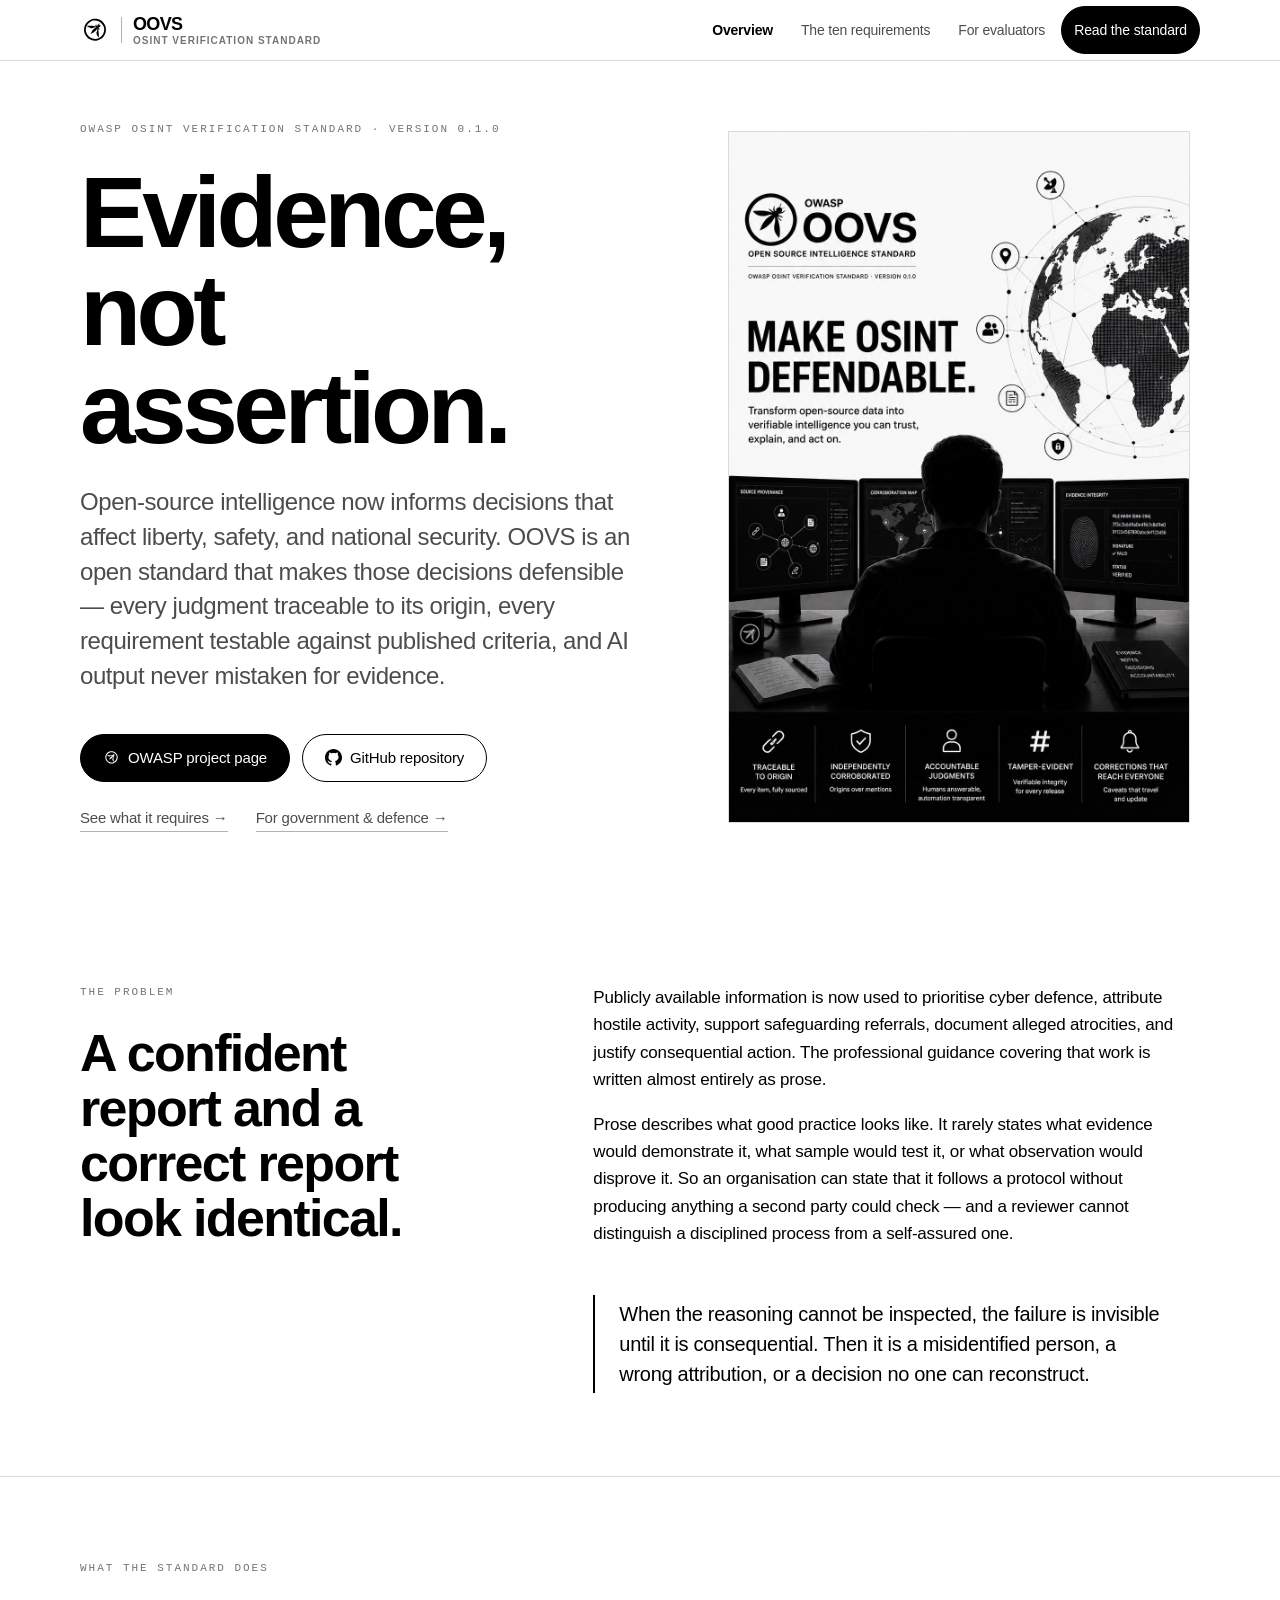
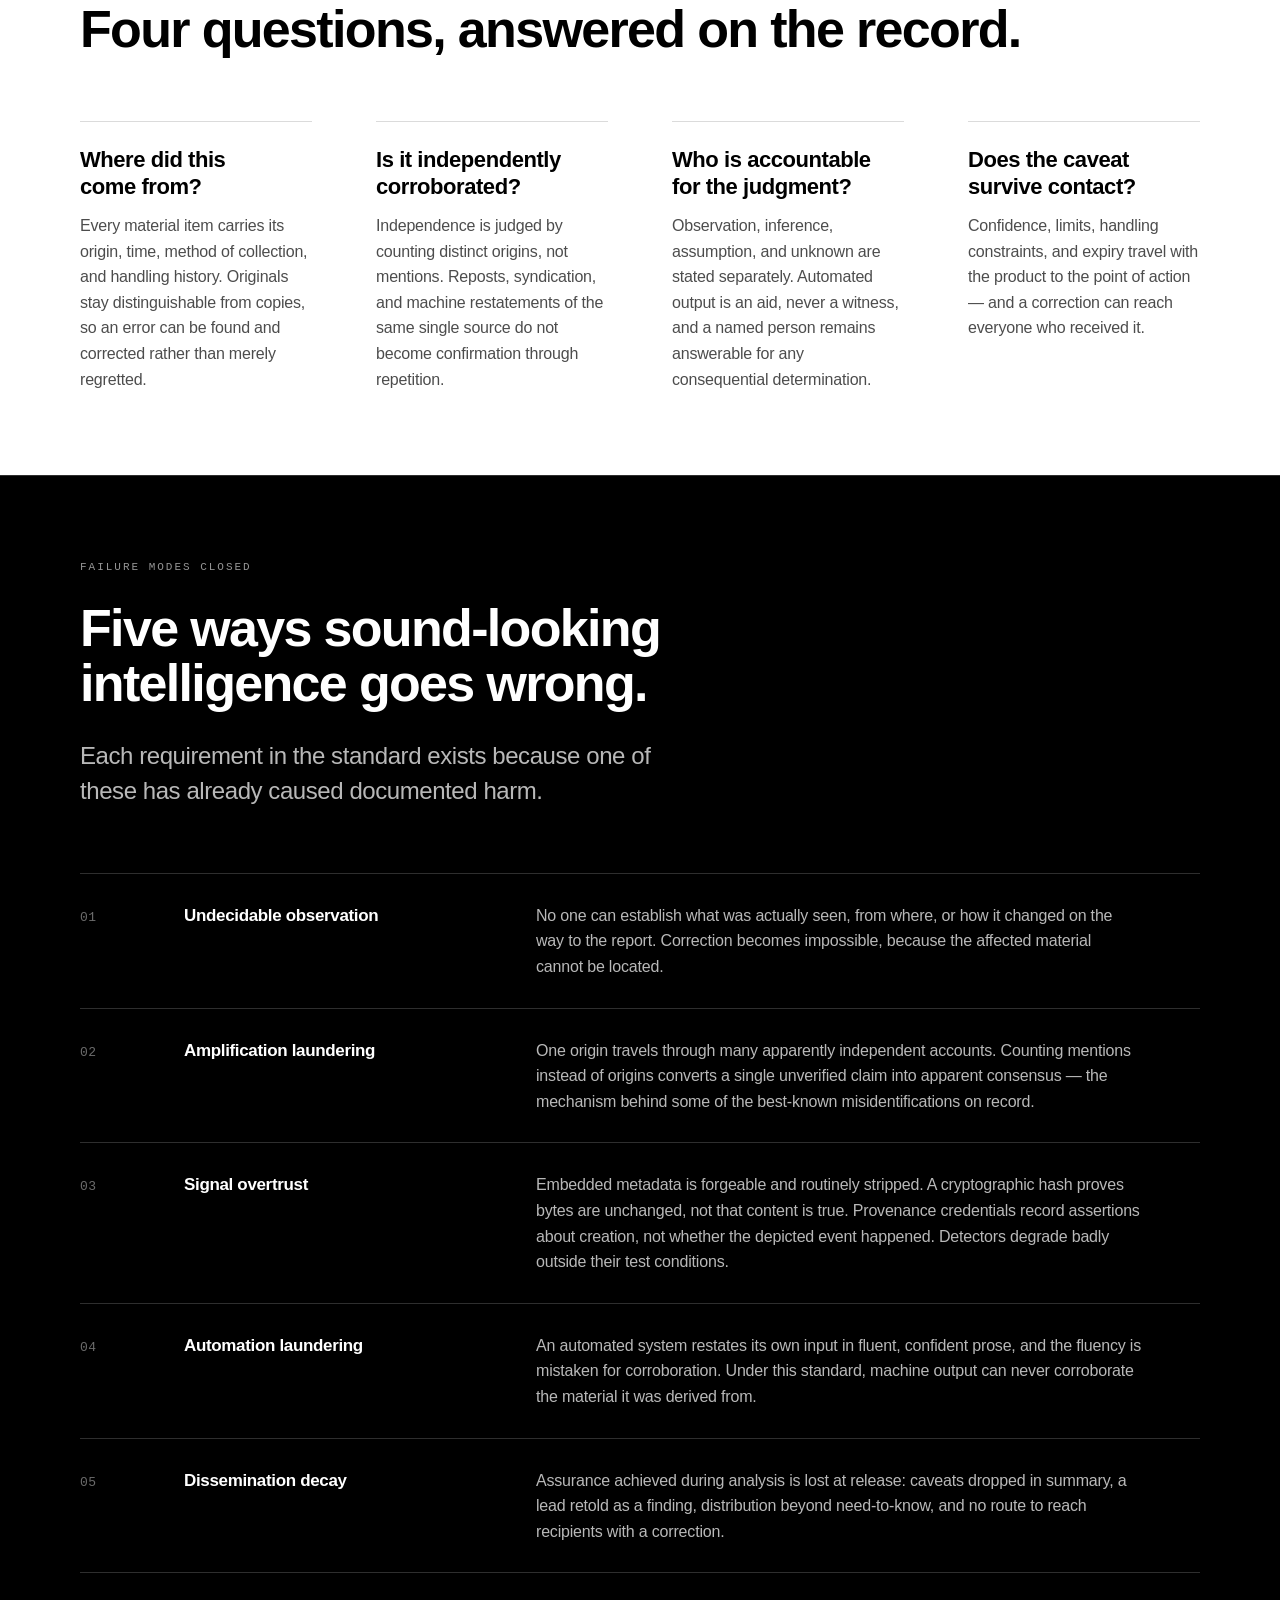
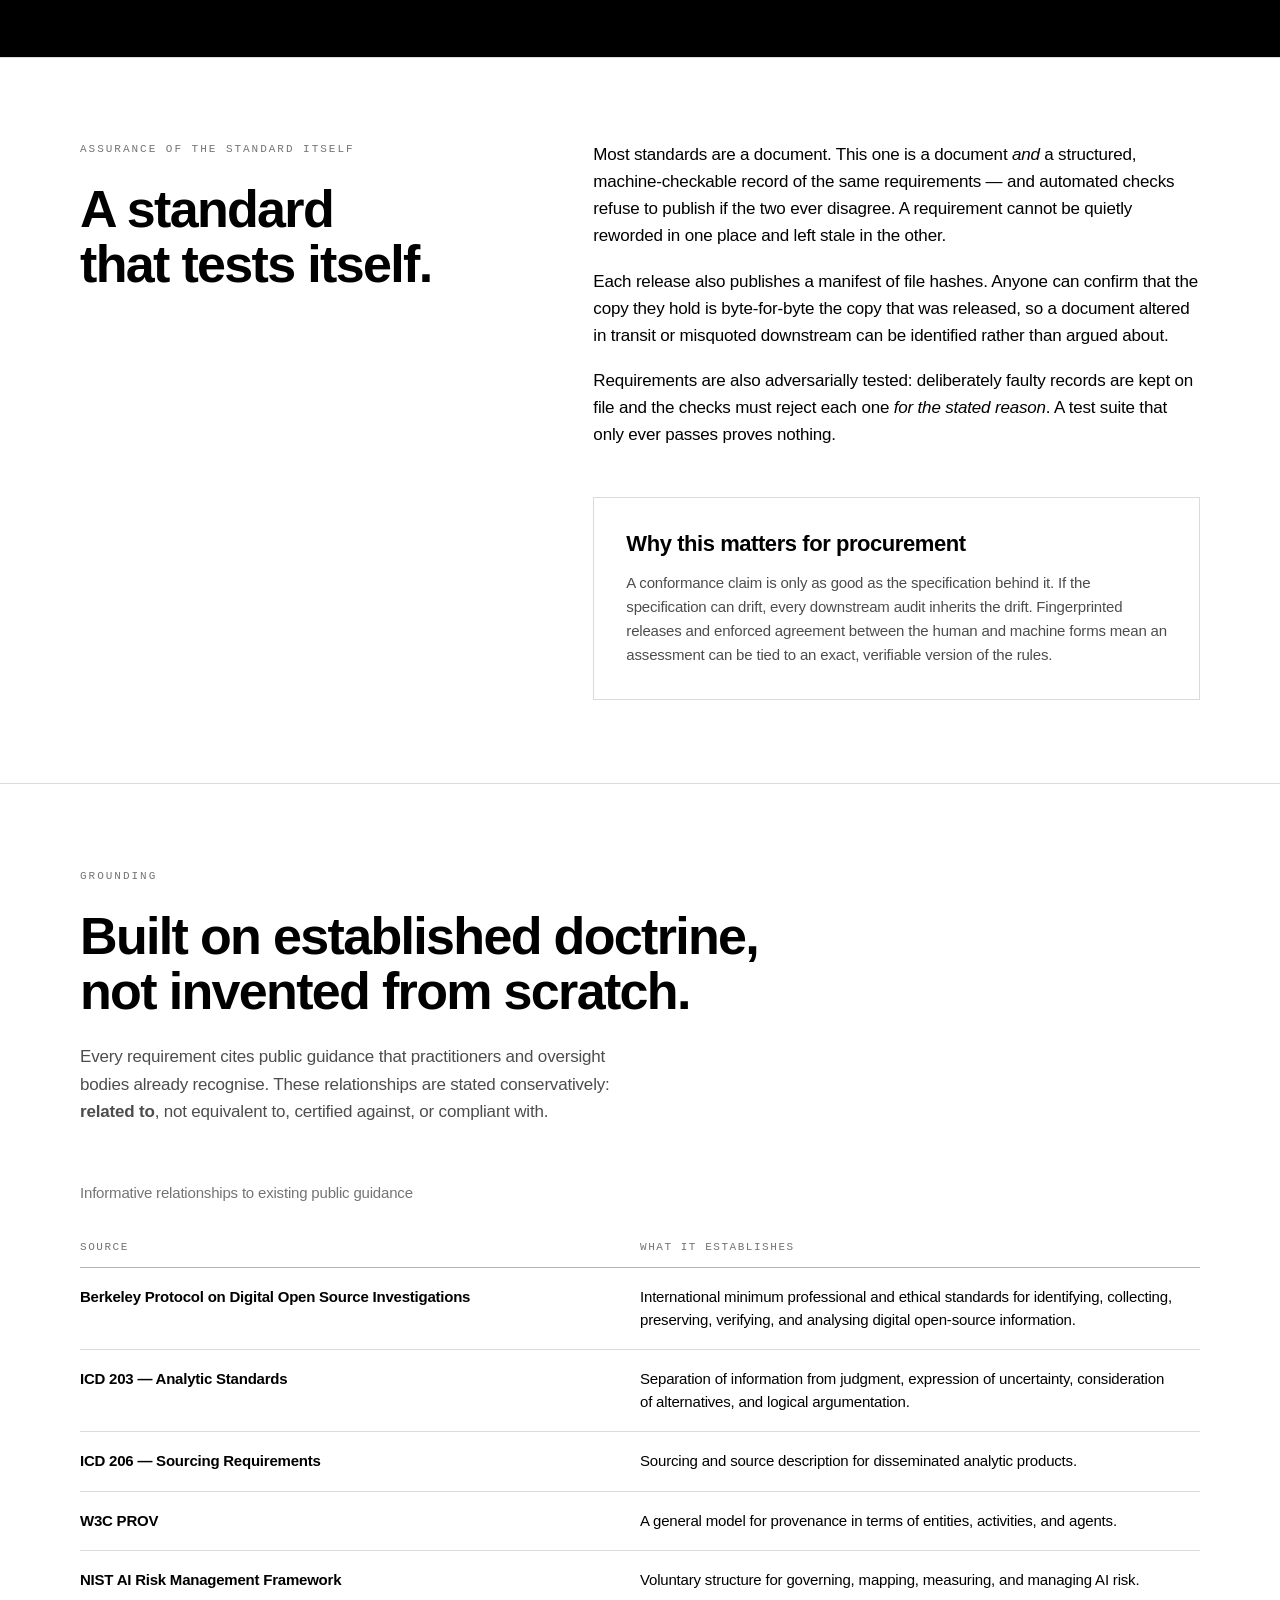
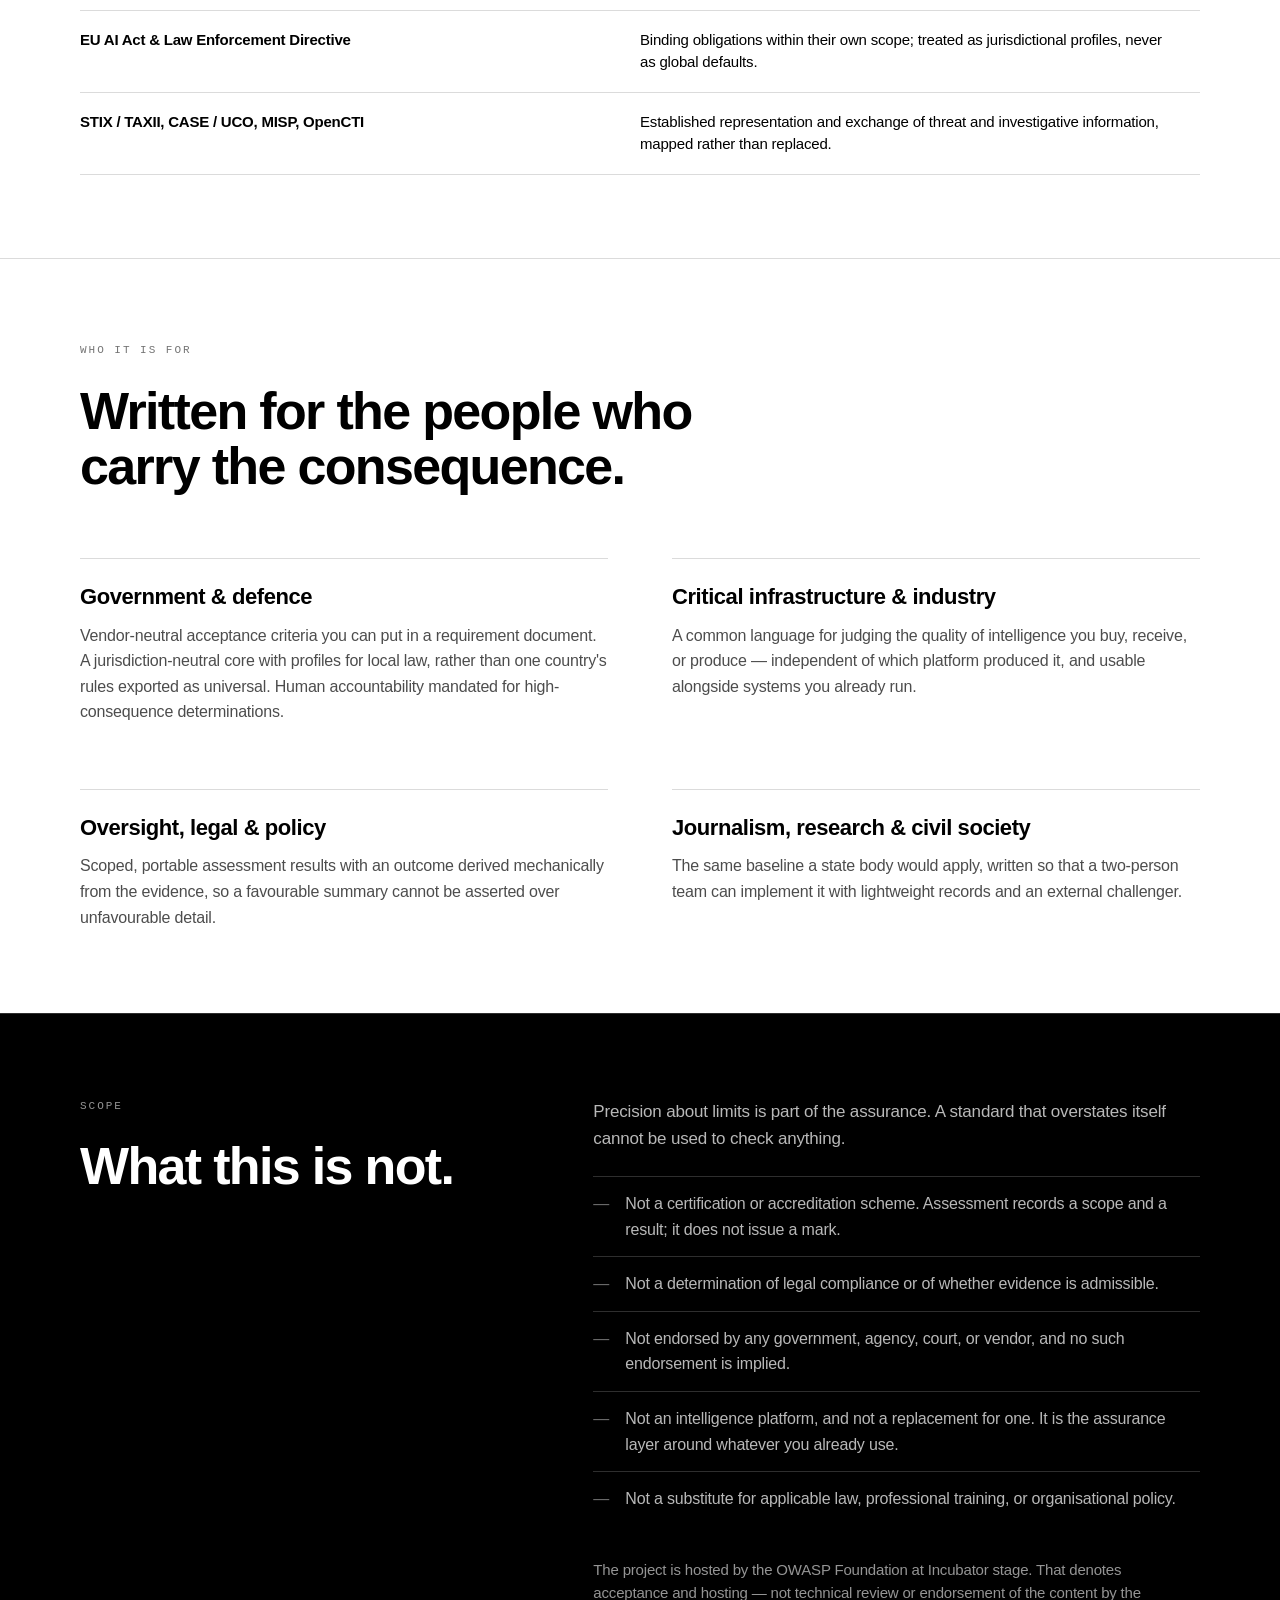
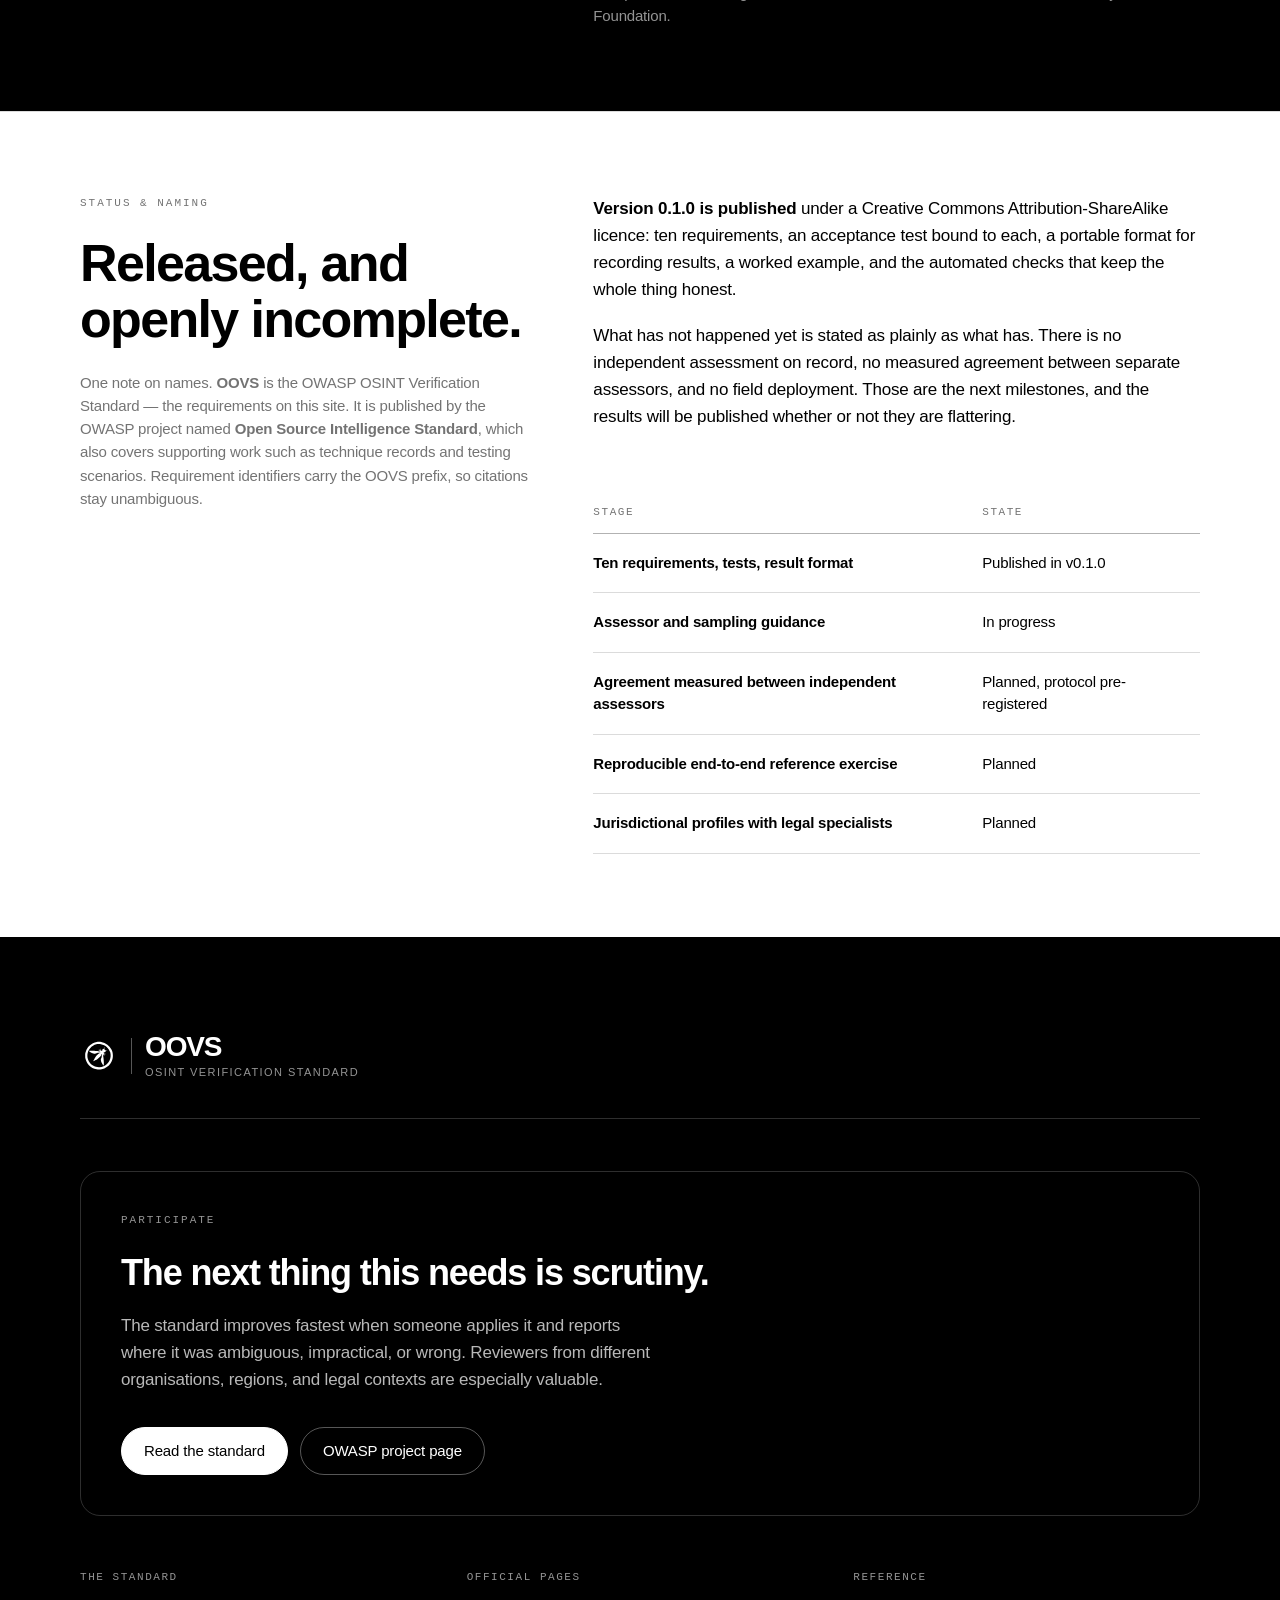
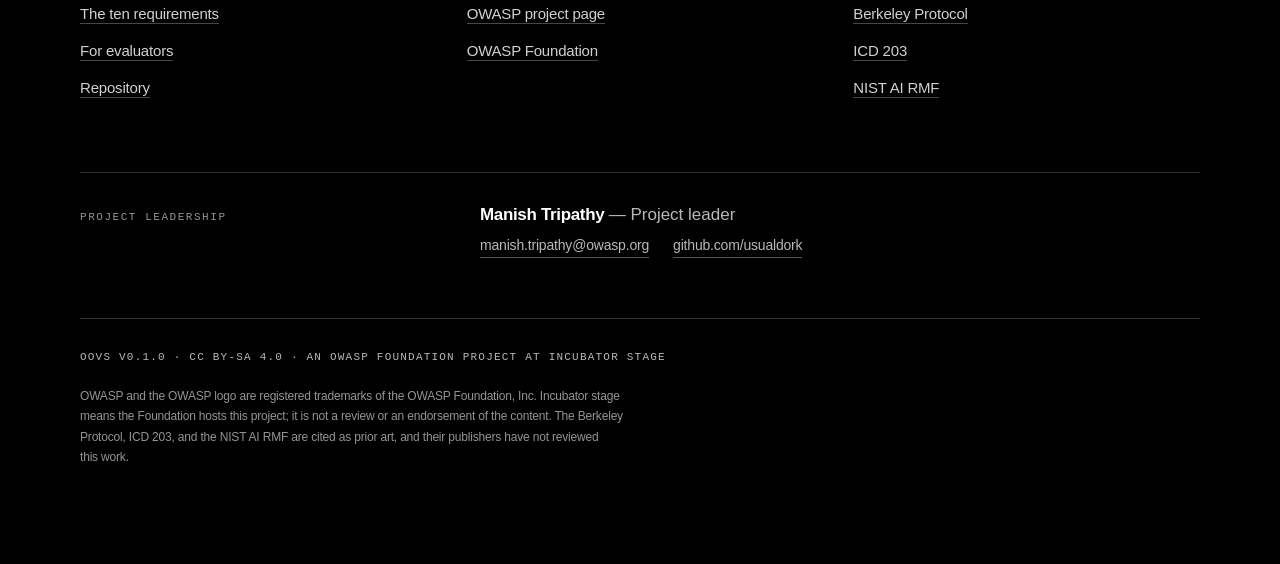
==== commit be68552d: "content: Lead with what the standard actually contributes The hero claimed 'every release tamper-evi" ====
--- a/index.html
+++ b/index.html
@@ -4,10 +4,10 @@
 <meta charset="utf-8">
 <meta name="viewport" content="width=device-width, initial-scale=1">
 <title>OOVS — A standard for defensible open-source intelligence</title>
-<meta name="description" content="The OWASP OSINT Verification Standard makes open-source intelligence auditable: every judgment traceable to its origin, every requirement testable against published criteria, every release tamper-evident.">
+<meta name="description" content="The OWASP OSINT Verification Standard makes open-source intelligence auditable: every judgment traceable to its origin, every requirement testable against published criteria, and AI output never mistaken for evidence.">
 <meta name="theme-color" content="#ffffff">
 <link rel="icon" href="./assets/img/mark.svg" type="image/svg+xml">
-<link rel="stylesheet" href="./assets/css/site.css?v=20260829b">
+<link rel="stylesheet" href="./assets/css/site.css?v=20260830">
 <!-- The same files are served from two hosts. Canonical points every copy at the
      owasp.org address so the two do not compete as duplicates and all ranking
      signals consolidate on the authoritative domain. -->
@@ -18,14 +18,14 @@
 <meta property="og:type" content="website">
 <meta property="og:url" content="https://owasp.org/OWASP-Open-Source-Intelligence-Standard/">
 <meta property="og:title" content="OOVS — A standard for defensible open-source intelligence">
-<meta property="og:description" content="Ten testable requirements. One acceptance test each. Every release cryptographically fingerprinted.">
+<meta property="og:description" content="Ten testable requirements. One acceptance test each. AI output never counted as corroboration of its own inputs.">
 <meta property="og:image" content="https://owasp.org/OWASP-Open-Source-Intelligence-Standard/assets/img/og-card.jpg">
 <meta property="og:image:width" content="1200">
 <meta property="og:image:height" content="630">
 <meta property="og:image:alt" content="OOVS, the OWASP OSINT Verification Standard. Evidence, not assertion. Version 0.1.0.">
 <meta name="twitter:card" content="summary_large_image">
 <meta name="twitter:title" content="OOVS — A standard for defensible open-source intelligence">
-<meta name="twitter:description" content="Ten testable requirements. One acceptance test each. Every release cryptographically fingerprinted.">
+<meta name="twitter:description" content="Ten testable requirements. One acceptance test each. AI output never counted as corroboration of its own inputs.">
 <meta name="twitter:image" content="https://owasp.org/OWASP-Open-Source-Intelligence-Standard/assets/img/og-card.jpg">
 <script type="application/ld+json">
 {
@@ -62,7 +62,7 @@
       "name": "OWASP OSINT Verification Standard (OOVS) version 0.1.0",
       "alternateName": "OOVS v0.1.0",
       "headline": "A standard for defensible open-source intelligence",
-      "description": "OOVS is an open standard that makes open-source intelligence auditable: every judgment traceable to its origin, every requirement testable against published criteria, every release tamper-evident.",
+      "description": "OOVS is an open standard that makes open-source intelligence auditable: every judgment traceable to its origin, every requirement testable against published criteria, and AI output never mistaken for evidence.",
       "url": "https://owasp.org/OWASP-Open-Source-Intelligence-Standard/",
       "version": "0.1.0",
       "inLanguage": "en",
@@ -143,7 +143,7 @@
       Open-source intelligence now informs decisions that affect liberty, safety, and national
       security. OOVS is an open standard that makes those decisions defensible &mdash; every
       judgment traceable to its origin, every requirement testable against published criteria,
-      every release tamper-evident.
+      and AI output never mistaken for evidence.
     </p>
     <div class="actions">
       <a class="btn" href="https://www.owasp.community/projects/open-source-intelligence-standard" rel="noopener">
@@ -301,9 +301,9 @@
           and left stale in the other.
         </p>
         <p>
-          Every published version is fingerprinted file by file. Anyone can confirm that the copy
-          they hold is byte-for-byte the copy that was released, which means an undisclosed change
-          is detectable by a third party rather than a matter of trust.
+          Each release also publishes a manifest of file hashes. Anyone can confirm that the copy
+          they hold is byte-for-byte the copy that was released, so a document altered in transit
+          or misquoted downstream can be identified rather than argued about.
         </p>
         <p>
           Requirements are also adversarially tested: deliberately faulty records are kept on file
@@ -531,6 +531,6 @@
   </div>
 </footer>
 
-<script src="./assets/js/site.js?v=20260829b" defer></script>
+<script src="./assets/js/site.js?v=20260830" defer></script>
 </body>
 </html>
